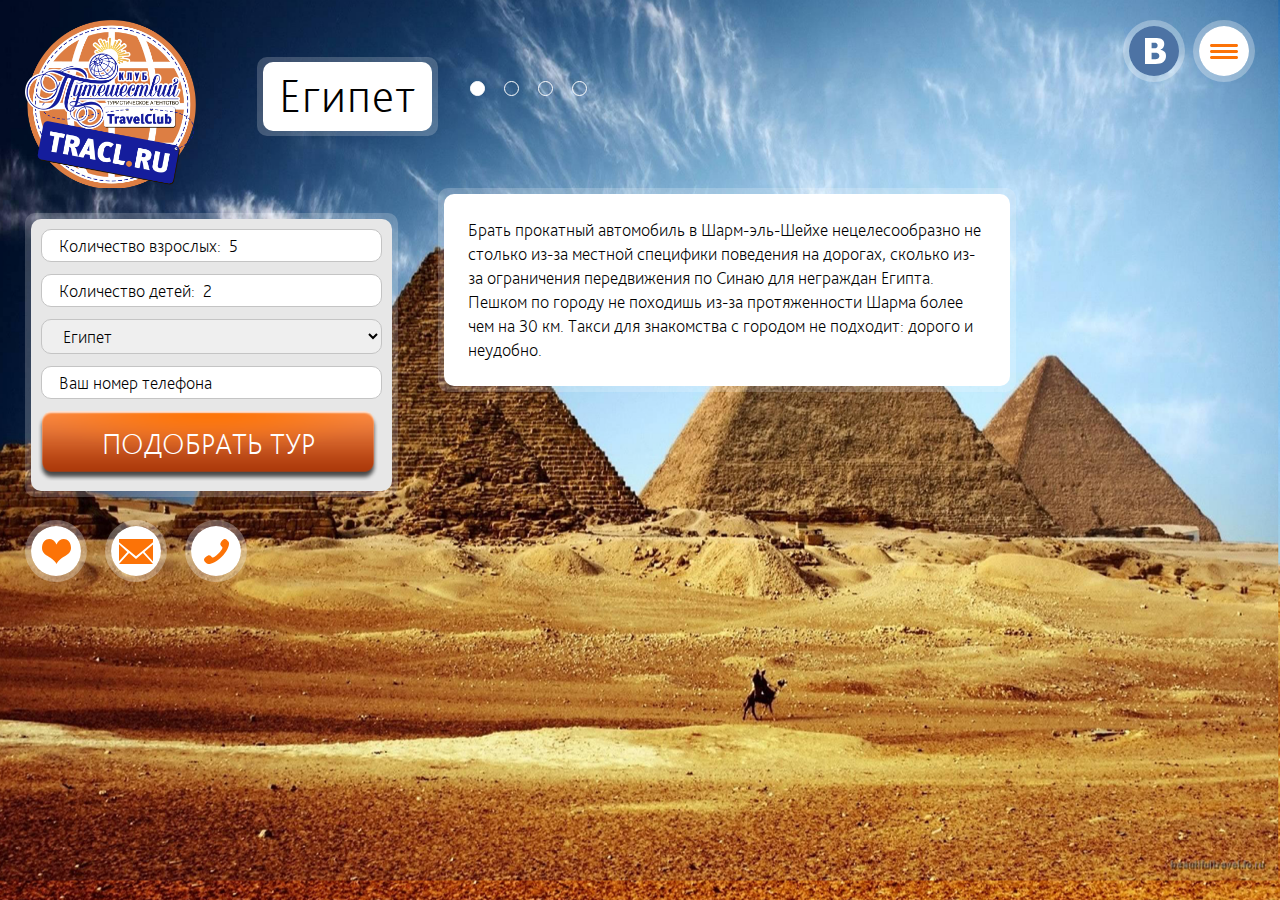
==== country-egypt.html @ c50f887d "files" ====
<!DOCTYPE html> 
<html lang="ru" class="inner-page country-page">
<head>

	<meta charset="utf-8">
	<meta http-equiv="X-UA-Compatible" content="IE=edge">
	<meta name="viewport" content="width=device-width, initial-scale=1.0">
	<meta name="format-detection" content="telephone=no">

	<title>Египет — Клуб путешествий</title>

	<link rel="shortcut icon" href="favicon.png">
	
	<!-- Reset styles -->
	<link rel="stylesheet" href="css/normalize.css"> 
	<link rel="stylesheet" href="css/reset.css">

	<!-- Plugins' styles -->
	<link rel="stylesheet" href="js/vendor/swiper/swiper.min.css">
	<link rel="stylesheet" href="js/vendor/magnific-popup/magnific-popup.min.css">

    <link rel="stylesheet" href="css/animations.css">

	<!-- Main styles -->
	<link rel="stylesheet" href="template_styles.css">

	<!--[if lt IE 10]><script src="js/IE9.js"></script><![endif]-->
	
	<!-- Scripts -->
	<script src="js/modernizr.custom.js"></script>
	<script src="js/jquery-1.11.3.min.js"></script>
	<script src="js/fastclick.min.js"></script>
	<script src="js/vendor/jquery-placeholder/jquery.placeholder.min.js"></script>
	<script src="js/vendor/jquery-maskedinput/jquery.maskedinput.min.js"></script>
	<script src="js/vendor/swiper/swiper.jquery.min.js"></script>
	<script src="js/vendor/magnific-popup/jquery.magnific-popup.min.js"></script>
	<script src="js/vendor/select-or-die/selectordie.min.js"></script>
	<script src="js/vendor/jquery-validation/jquery.validate.min.js"></script>
	<script src="js/vendor/jquery-validation/localization/messages_ru.js"></script>
	<script src="js/scripts.js"></script>
</head>

<body>

	<div class="l-page">

        <div class="pop-up-menu pop-up-modal" id="pop-up-menu">
            <div class="grid-container">

                <div class="grid">
                    <div class="anim"></div>
                </div>

            </div>
            <!-- /.grid-container -->

            <div class="window">

                <div class="close mfp-close"></div>
                <div class="logo"></div>
                <div class="tel">т. +7 (8182) 53-33-03</div>
                <span>адрес: г.Архангельск, ул. Карла-Маркса, д. 20а</span>

            </div>
        </div>
        <!-- /.pop-up-menu -->

        <div class="pop-up-phone pop-up-modal" id="pop-up-phone">
            <div class="grid-container">

                <div class="grid">
                    <div class="anim"></div>
                </div>

            </div>
            <!-- /.grid-container -->

            <div class="window">
                <div class="close mfp-close"></div>
                <div class="logo"></div>
                <span>Введите Ваш номер и нажмите заказать! С вами свяжутся в ближайшее время.</span>

                <form>
                    <label>
                        <input type="tel" placeholder="+7">
                    </label>
                    <input type="submit" class="btn-orange" value="Заказать звонок">
                </form>

            </div>
        </div>

        <div class="pop-up-mail pop-up-modal" id="pop-up-mail">
            <div class="grid-container">

                <div class="grid">
                    <div class="anim"></div>
                </div>

            </div>
            <!-- /.grid-container -->

            <div class="window">
                <div class="close mfp-close"></div>

                <form>
                    <label>
                        <input type="text" placeholder="Представьтесь, пожалуйста">
                    </label>
                    <label>
                        <input type="text" placeholder="* Введите Ваш e-mail">
                    </label>
                    <label>
                        <textarea placeholder="* Введите Ваше сообщение"></textarea>
                    </label>
                    <input type="submit" class="btn-orange" value="Отправить сообщение">
                </form>

            </div>
        </div>

		<header class="b-header">

			<div class="b-header__left">

				<a class="b-logo" href="/"></a>

				<div class="b-header__info b-header__info--home">

					<div class="b-header__phone">
						+7 (8182) 53-33-03
					</div>

					<div class="b-header__location">
						адрес: г. Архангельск, <br>
						ул. Карла-Маркса, д. 20а
					</div>

				</div>

                <div class="b-page-title shadow-block">
                    <div class="b-page-title-inner shadow-block-inner">
                        <div class="b-page-title-inner-content shadow-block-inner-content">
                            <h1>Египет</h1>
                        </div>
                    </div>
                </div>
				
			</div><!-- .b-header__left -->



            <div class="swiper-pagination"></div>

			<div class="b-header__right">

				<ul class="b-btn-list">

					<li class="b-btn-list__item">
						<a class="b-btn-round b-btn-round--menu open-popup-link" href="#pop-up-menu" title="Контакты"></a>
					</li>
					<li class="b-btn-list__item">
						<a class="b-btn-round b-btn-round--vk" href="#" title="Группа ВКонтакте"></a>
					</li>
					
				</ul>

			</div>
			
		</header><!-- .b-header -->

		<main class="l-main">
            <aside class="l-main-sidebar">
                <div class="filter-tour club-form shadow-block">
                    <div class="filter-tour-inner shadow-block-inner">
                        <div class="filter-tour-inner-content shadow-block-inner-content">
                            <label>
                                <input type="text" placeholder="Количество взрослых:  5">
                            </label>
                            <label>
                                <input type="text" placeholder="Количество детей:  2">
                            </label>
                            <label>
                                <select>
                                    <option>Египет</option>
                                    <option>Турция</option>
                                    <option>Греция</option>
                                </select>
                            </label>
                            <label>
                                <input type="text" placeholder="Ваш номер телефона"></label>

                            <div class="btn-orange filter-tour-btn">Подобрать тур</div>
                        </div>
                    </div>
                </div>
                <ul class="b-btn-list">

                    <li class="b-btn-list__item">
                        <a class="b-btn-round b-btn-round--heart" href="#" title=""></a>
                    </li>
                    <li class="b-btn-list__item">
                        <a class="b-btn-round b-btn-round--mail open-popup-link" href="#pop-up-mail" title=""></a>
                    </li>
                    <li class="b-btn-list__item">
                        <a class="b-btn-round b-btn-round--phone open-popup-link" href="#pop-up-phone" title="Включить звук"></a>
                    </li>

                </ul>
            </aside>
            <div class="l-main-content">
                <div class="country-text shadow-block">
                    <div class="country-text-inner shadow-block-inner">
                        <div class="country-text-inner-content shadow-block-inner-content">
                        Брать прокатный автомобиль в Шарм-эль-Шейхе нецелесообразно не столько из-за местной специфики
                        поведения на дорогах, сколько из-за ограничения передвижения по Синаю для неграждан Египта.
                        Пешком по городу не походишь из-за протяженности Шарма более чем на 30 км. Такси для знакомства
                        с городом не подходит: дорого и неудобно.
                        </div>
                    </div>
                </div>
                <a href="country-greece.html" class="country-change country-change-prev"></a>
                <a href="country-turkey.html" class="country-change country-change-next"></a>
            </div>
		</main><!-- .l-main -->

	</div><!-- .l-page -->

    <!-- Swiper -->
    <div class="swiper-container">
        <div class="swiper-wrapper">
            <div class="swiper-slide"><img src="img/egypt.png"></div>
            <div class="swiper-slide"><img src="img/egypt.png"></div>
            <div class="swiper-slide"><img src="img/egypt.png"></div>
            <div class="swiper-slide"><img src="img/egypt.png"></div>
        </div>
    </div>
</body>

</html>
---- css/animations.css ----
/*
==============================================
CSS3 ANIMATION CHEAT SHEET
==============================================

Made by Justin Aguilar

www.justinaguilar.com/animations/

Questions, comments, concerns, love letters:
justin@justinaguilar.com
==============================================
*/

.transform {
 -moz-animation-name: transform;
 -moz-animation-duration: 0.5s;
 -webkit-animation-name: transform;
 -webkit-animation-duration: 0.5s;
 -ms-animation-name: transform;
 -ms-animation-duration: 0.5s;

 -moz-animation-timing-function: linear;
 -moz-animation-iteration-count: 1;
 -moz-animation-direction: normal;
 -moz-animation-delay: 0;
 -moz-animation-play-state: running;
 -moz-animation-fill-mode: forwards;

 -webkit-animation-timing-function: linear;
 -webkit-animation-iteration-count: 1;
 -webkit-animation-direction: normal;
 -webkit-animation-delay: 0;
 -webkit-animation-play-state: running;
 -webkit-animation-fill-mode: forwards;

 -ms-animation-timing-function: linear;
 -ms-animation-iteration-count: 1;
 -ms-animation-direction: normal;
 -ms-animation-delay: 0;
 -ms-animation-play-state: running;
 -ms-animation-fill-mode: forwards;

}

@-webkit-keyframes transform {
    0% {
      -moz-transform:translateY(200px);
      -webkit-transform:translateY(200px);
      -ms-transform:translateY(200px);
      transform:translateY(200px);
      opacity:0;
    }


    100% {
      -moz-transform:translateY(0px);
      -webkit-transform:translateY(0px);
      -ms-transform:translateY(0px);
      transform:translateY(0px);
      opacity:1;
    }
}

@keyframes transform {
    0% {

      -ms-transform:translateY(200px);
      transform:translateY(200px);
      opacity:0;
    }


    100% {

      -ms-transform:translateY(0px);
      transform:translateY(0px);
      opacity:1;
    }
}

@-o-keyframes transform {
    0% {

      transform:translateY(200px);
      opacity:0;
    }


    100% {

      transform:translateY(0px);
      opacity:1;
    }
}

.rotate {
    -webkit-animation-name: spinner;
    -webkit-animation-timing-function: linear;
    -webkit-animation-iteration-count: 1;
    -webkit-animation-duration: 0.5s;
    animation-name: spinner;
    animation-timing-function: linear;
    animation-iteration-count: 1;
    animation-duration: 0.5s;
    -webkit-transform-style: preserve-3d;
    -moz-transform-style: preserve-3d;
    -ms-transform-style: preserve-3d;
    transform-style: preserve-3d;
}

@-webkit-keyframes spinner {
    from {
        -webkit-transform: rotateX(0deg);
    }
    to {
        -webkit-transform: rotateX(-360deg);
    }
}


@keyframes spinner {
    from {
        -moz-transform: rotateX(0deg);
        -ms-transform: rotateX(0deg);
        transform: rotateX(0deg);
    }
    to {
        -moz-transform: rotateX(-360deg);
        -ms-transform: rotateX(-360deg);
        transform: rotateX(-360deg);
    }
}

/*
==============================================
slideDown
==============================================
*/


.slideDown{
	animation-name: slideDown;
	-webkit-animation-name: slideDown;

	animation-duration: 1s;
	-webkit-animation-duration: 1s;

	animation-timing-function: ease;
	-webkit-animation-timing-function: ease;

	visibility: visible !important;
}

@keyframes slideDown {
	0% {
		transform: translateY(-100%);
	}
	50%{
		transform: translateY(8%);
	}
	65%{
		transform: translateY(-4%);
	}
	80%{
		transform: translateY(4%);
	}
	95%{
		transform: translateY(-2%);
	}
	100% {
		transform: translateY(0%);
	}
}

@-webkit-keyframes slideDown {
	0% {
		-webkit-transform: translateY(-100%);
	}
	50%{
		-webkit-transform: translateY(8%);
	}
	65%{
		-webkit-transform: translateY(-4%);
	}
	80%{
		-webkit-transform: translateY(4%);
	}
	95%{
		-webkit-transform: translateY(-2%);
	}
	100% {
		-webkit-transform: translateY(0%);
	}
}

/*
==============================================
slideUp
==============================================
*/


.slideUp{
	animation-name: slideUp;
	-webkit-animation-name: slideUp;

	animation-duration: 1s;
	-webkit-animation-duration: 1s;

	animation-timing-function: ease;
	-webkit-animation-timing-function: ease;

	visibility: visible !important;
}

@keyframes slideUp {
	0% {
		transform: translateY(100%);
	}
	/*50%{
		transform: translateY(-80%);
	}
	65%{
		transform: translateY(4%);
	}
	80%{
		transform: translateY(-4%);
	}
	95%{
		transform: translateY(2%);
	}*/
	100% {
		transform: translateY(0%);
	}
}

@-webkit-keyframes slideUp {
	0% {
		-webkit-transform: translateY(100%);
	}
	/*50%{
		-webkit-transform: translateY(-8%);
	}
	65%{
		-webkit-transform: translateY(4%);
	}
	80%{
		-webkit-transform: translateY(-4%);
	}
	95%{
		-webkit-transform: translateY(2%);
	}*/
	100% {
		-webkit-transform: translateY(0%);
	}
}

/*
==============================================
slideLeft
==============================================
*/


.slideLeft{
	animation-name: slideLeft;
	-webkit-animation-name: slideLeft;

	animation-duration: 1s;
	-webkit-animation-duration: 1s;

	animation-timing-function: ease-in-out;
	-webkit-animation-timing-function: ease-in-out;

	visibility: visible !important;
}

@keyframes slideLeft {
	0% {
		transform: translateX(150%);
	}
	/*50%{
		transform: translateX(-8%);
	}
	65%{
		transform: translateX(4%);
	}
	80%{
		transform: translateX(-4%);
	}
	95%{
		transform: translateX(2%);
	}*/
	100% {
		transform: translateX(0%);
	}
}

@-webkit-keyframes slideLeft {
	0% {
		-webkit-transform: translateX(150%);
	}
	/*50%{
		-webkit-transform: translateX(-8%);
	}
	65%{
		-webkit-transform: translateX(4%);
	}
	80%{
		-webkit-transform: translateX(-4%);
	}
	95%{
		-webkit-transform: translateX(2%);
	}*/
	100% {
		-webkit-transform: translateX(0%);
	}
}

/*
==============================================
slideRight
==============================================
*/


.slideRight{
	animation-name: slideRight;
	-webkit-animation-name: slideRight;

	animation-duration: 1s;
	-webkit-animation-duration: 1s;

	animation-timing-function: ease-in-out;
	-webkit-animation-timing-function: ease-in-out;

	visibility: visible !important;
}

@keyframes slideRight {
	0% {
		transform: translateX(-150%);
	}
	/*50%{
		transform: translateX(8%);
	}
	65%{
		transform: translateX(-4%);
	}
	80%{
		transform: translateX(4%);
	}
	95%{
		transform: translateX(-2%);
	}*/
	100% {
		transform: translateX(0%);
	}
}

@-webkit-keyframes slideRight {
	0% {
		-webkit-transform: translateX(-150%);
	}
	/*50%{
		-webkit-transform: translateX(8%);
	}
	65%{
		-webkit-transform: translateX(-4%);
	}
	80%{
		-webkit-transform: translateX(4%);
	}
	95%{
		-webkit-transform: translateX(-2%);
	}*/
	100% {
		-webkit-transform: translateX(0%);
	}
}

/*
==============================================
slideExpandUp
==============================================
*/


.slideExpandUp{
	animation-name: slideExpandUp;
	-webkit-animation-name: slideExpandUp;

	animation-duration: 1.6s;
	-webkit-animation-duration: 1.6s;

	animation-timing-function: ease-out;
	-webkit-animation-timing-function: ease -out;

	visibility: visible !important;
}

@keyframes slideExpandUp {
	0% {
		transform: translateY(100%) scaleX(0.5);
	}
	30%{
		transform: translateY(-8%) scaleX(0.5);
	}
	40%{
		transform: translateY(2%) scaleX(0.5);
	}
	50%{
		transform: translateY(0%) scaleX(1.1);
	}
	60%{
		transform: translateY(0%) scaleX(0.9);
	}
	70% {
		transform: translateY(0%) scaleX(1.05);
	}
	80%{
		transform: translateY(0%) scaleX(0.95);
	}
	90% {
		transform: translateY(0%) scaleX(1.02);
	}
	100%{
		transform: translateY(0%) scaleX(1);
	}
}

@-webkit-keyframes slideExpandUp {
	0% {
		-webkit-transform: translateY(100%) scaleX(0.5);
	}
	30%{
		-webkit-transform: translateY(-8%) scaleX(0.5);
	}
	40%{
		-webkit-transform: translateY(2%) scaleX(0.5);
	}
	50%{
		-webkit-transform: translateY(0%) scaleX(1.1);
	}
	60%{
		-webkit-transform: translateY(0%) scaleX(0.9);
	}
	70% {
		-webkit-transform: translateY(0%) scaleX(1.05);
	}
	80%{
		-webkit-transform: translateY(0%) scaleX(0.95);
	}
	90% {
		-webkit-transform: translateY(0%) scaleX(1.02);
	}
	100%{
		-webkit-transform: translateY(0%) scaleX(1);
	}
}

/*
==============================================
expandUp
==============================================
*/


.expandUp{
	animation-name: expandUp;
	-webkit-animation-name: expandUp;

	animation-duration: 0.7s;
	-webkit-animation-duration: 0.7s;

	animation-timing-function: ease;
	-webkit-animation-timing-function: ease;

	visibility: visible !important;
}

@keyframes expandUp {
	0% {
		transform: translateY(100%) scale(0.6) scaleY(0.5);
	}
	60%{
		transform: translateY(-7%) scaleY(1.12);
	}
	75%{
		transform: translateY(3%);
	}
	100% {
		transform: translateY(0%) scale(1) scaleY(1);
	}
}

@-webkit-keyframes expandUp {
	0% {
		-webkit-transform: translateY(100%) scale(0.6) scaleY(0.5);
	}
	60%{
		-webkit-transform: translateY(-7%) scaleY(1.12);
	}
	75%{
		-webkit-transform: translateY(3%);
	}
	100% {
		-webkit-transform: translateY(0%) scale(1) scaleY(1);
	}
}

/*
==============================================
fadeIn
==============================================
*/

.fadeIn{
	animation-name: fadeIn;
	-webkit-animation-name: fadeIn;

	animation-duration: 1.5s;
	-webkit-animation-duration: 1.5s;

	animation-timing-function: ease-in-out;
	-webkit-animation-timing-function: ease-in-out;

	visibility: visible !important;
}

@keyframes fadeIn {
	0% {
		transform: scale(0);
		opacity: 0.0;
	}
	60% {
		transform: scale(1.1);
	}
	80% {
		transform: scale(0.9);
		opacity: 1;
	}
	100% {
		transform: scale(1);
		opacity: 1;
	}
}

@-webkit-keyframes fadeIn {
	0% {
		-webkit-transform: scale(0);
		opacity: 0.0;
	}
	60% {
		-webkit-transform: scale(1.1);
	}
	80% {
		-webkit-transform: scale(0.9);
		opacity: 1;
	}
	100% {
		-webkit-transform: scale(1);
		opacity: 1;
	}
}

/*
==============================================
expandOpen
==============================================
*/


.expandOpen{
	animation-name: expandOpen;
	-webkit-animation-name: expandOpen;

	animation-duration: 1.2s;
	-webkit-animation-duration: 1.2s;

	animation-timing-function: ease-out;
	-webkit-animation-timing-function: ease-out;

	visibility: visible !important;
}

@keyframes expandOpen {
	0% {
		transform: scale(1.8);
	}
	50% {
		transform: scale(0.95);
	}
	80% {
		transform: scale(1.05);
	}
	90% {
		transform: scale(0.98);
	}
	100% {
		transform: scale(1);
	}
}

@-webkit-keyframes expandOpen {
	0% {
		-webkit-transform: scale(1.8);
	}
	50% {
		-webkit-transform: scale(0.95);
	}
	80% {
		-webkit-transform: scale(1.05);
	}
	90% {
		-webkit-transform: scale(0.98);
	}
	100% {
		-webkit-transform: scale(1);
	}
}

/*
==============================================
bigEntrance
==============================================
*/


.bigEntrance{
	animation-name: bigEntrance;
	-webkit-animation-name: bigEntrance;

	animation-duration: 1.6s;
	-webkit-animation-duration: 1.6s;

	animation-timing-function: ease-out;
	-webkit-animation-timing-function: ease-out;

	visibility: visible !important;
}

@keyframes bigEntrance {
	0% {
		transform: scale(0.3) rotate(6deg) translateX(-30%) translateY(30%);
		opacity: 0.2;
	}
	30% {
		transform: scale(1.03) rotate(-2deg) translateX(2%) translateY(-2%);
		opacity: 1;
	}
	45% {
		transform: scale(0.98) rotate(1deg) translateX(0%) translateY(0%);
		opacity: 1;
	}
	60% {
		transform: scale(1.01) rotate(-1deg) translateX(0%) translateY(0%);
		opacity: 1;
	}
	75% {
		transform: scale(0.99) rotate(1deg) translateX(0%) translateY(0%);
		opacity: 1;
	}
	90% {
		transform: scale(1.01) rotate(0deg) translateX(0%) translateY(0%);
		opacity: 1;
	}
	100% {
		transform: scale(1) rotate(0deg) translateX(0%) translateY(0%);
		opacity: 1;
	}
}

@-webkit-keyframes bigEntrance {
	0% {
		-webkit-transform: scale(0.3) rotate(6deg) translateX(-30%) translateY(30%);
		opacity: 0.2;
	}
	30% {
		-webkit-transform: scale(1.03) rotate(-2deg) translateX(2%) translateY(-2%);
		opacity: 1;
	}
	45% {
		-webkit-transform: scale(0.98) rotate(1deg) translateX(0%) translateY(0%);
		opacity: 1;
	}
	60% {
		-webkit-transform: scale(1.01) rotate(-1deg) translateX(0%) translateY(0%);
		opacity: 1;
	}
	75% {
		-webkit-transform: scale(0.99) rotate(1deg) translateX(0%) translateY(0%);
		opacity: 1;
	}
	90% {
		-webkit-transform: scale(1.01) rotate(0deg) translateX(0%) translateY(0%);
		opacity: 1;
	}
	100% {
		-webkit-transform: scale(1) rotate(0deg) translateX(0%) translateY(0%);
		opacity: 1;
	}
}

/*
==============================================
hatch
==============================================
*/

.hatch{
	animation-name: hatch;
	-webkit-animation-name: hatch;

	animation-duration: 2s;
	-webkit-animation-duration: 2s;

	animation-timing-function: ease-in-out;
	-webkit-animation-timing-function: ease-in-out;

	transform-origin: 50% 100%;
	-ms-transform-origin: 50% 100%;
	-webkit-transform-origin: 50% 100%;

	visibility: visible !important;
}

@keyframes hatch {
	0% {
		transform: rotate(0deg) scaleY(0.6);
	}
	20% {
		transform: rotate(-2deg) scaleY(1.05);
	}
	35% {
		transform: rotate(2deg) scaleY(1);
	}
	50% {
		transform: rotate(-2deg);
	}
	65% {
		transform: rotate(1deg);
	}
	80% {
		transform: rotate(-1deg);
	}
	100% {
		transform: rotate(0deg);
	}
}

@-webkit-keyframes hatch {
	0% {
		-webkit-transform: rotate(0deg) scaleY(0.6);
	}
	20% {
		-webkit-transform: rotate(-2deg) scaleY(1.05);
	}
	35% {
		-webkit-transform: rotate(2deg) scaleY(1);
	}
	50% {
		-webkit-transform: rotate(-2deg);
	}
	65% {
		-webkit-transform: rotate(1deg);
	}
	80% {
		-webkit-transform: rotate(-1deg);
	}
	100% {
		-webkit-transform: rotate(0deg);
	}
}


/*
==============================================
bounce
==============================================
*/


.bounce{
	animation-name: bounce;
	-webkit-animation-name: bounce;

	animation-duration: 1.6s;
	-webkit-animation-duration: 1.6s;

	animation-timing-function: ease;
	-webkit-animation-timing-function: ease;

	transform-origin: 50% 100%;
	-ms-transform-origin: 50% 100%;
	-webkit-transform-origin: 50% 100%;
}

@keyframes bounce {
	0% {
		transform: translateY(0%) scaleY(0.6);
	}
	60%{
		transform: translateY(-100%) scaleY(1.1);
	}
	70%{
		transform: translateY(0%) scaleY(0.95) scaleX(1.05);
	}
	80%{
		transform: translateY(0%) scaleY(1.05) scaleX(1);
	}
	90%{
		transform: translateY(0%) scaleY(0.95) scaleX(1);
	}
	100%{
		transform: translateY(0%) scaleY(1) scaleX(1);
	}
}

@-webkit-keyframes bounce {
	0% {
		-webkit-transform: translateY(0%) scaleY(0.6);
	}
	60%{
		-webkit-transform: translateY(-100%) scaleY(1.1);
	}
	70%{
		-webkit-transform: translateY(0%) scaleY(0.95) scaleX(1.05);
	}
	80%{
		-webkit-transform: translateY(0%) scaleY(1.05) scaleX(1);
	}
	90%{
		-webkit-transform: translateY(0%) scaleY(0.95) scaleX(1);
	}
	100%{
		-webkit-transform: translateY(0%) scaleY(1) scaleX(1);
	}
}


/*
==============================================
pulse
==============================================
*/

.pulse{
	animation-name: pulse;
	-webkit-animation-name: pulse;

	animation-duration: 1.5s;
	-webkit-animation-duration: 1.5s;

	animation-iteration-count: infinite;
	-webkit-animation-iteration-count: infinite;
}

@keyframes pulse {
	0% {
		transform: scale(0.9);
		opacity: 0.7;
	}
	50% {
		transform: scale(1);
		opacity: 1;
	}
	100% {
		transform: scale(0.9);
		opacity: 0.7;
	}
}

@-webkit-keyframes pulse {
	0% {
		-webkit-transform: scale(0.95);
		opacity: 0.7;
	}
	50% {
		-webkit-transform: scale(1);
		opacity: 1;
	}
	100% {
		-webkit-transform: scale(0.95);
		opacity: 0.7;
	}
}

/*
==============================================
floating
==============================================
*/

.floating{
	animation-name: floating;
	-webkit-animation-name: floating;

	animation-duration: 1.5s;
	-webkit-animation-duration: 1.5s;

	animation-iteration-count: infinite;
	-webkit-animation-iteration-count: infinite;
}

@keyframes floating {
	0% {
		transform: translateY(0%);
	}
	50% {
		transform: translateY(8%);
	}
	100% {
		transform: translateY(0%);
	}
}

@-webkit-keyframes floating {
	0% {
		-webkit-transform: translateY(0%);
	}
	50% {
		-webkit-transform: translateY(8%);
	}
	100% {
		-webkit-transform: translateY(0%);
	}
}

/*
==============================================
tossing
==============================================
*/

.tossing{
	animation-name: tossing;
	-webkit-animation-name: tossing;

	animation-duration: 2.5s;
	-webkit-animation-duration: 2.5s;

	animation-iteration-count: 1;
	-webkit-animation-iteration-count: 1;
}

@keyframes tossing {
	0% {
		transform: rotate(-2deg);
	}
	35% {
		transform: rotate(2deg);
	}
	70% {
		transform: rotate(-2deg);
	}
	100% {
        transform: rotate(0deg);
    }

}

@-webkit-keyframes tossing {
	0% {
        transform: rotate(-1deg);
    }
    35% {
        transform: rotate(1deg);
    }
    70% {
        transform: rotate(-1deg);
    }
    100% {
        transform: rotate(0deg);
    }
}

/*
==============================================
pullUp
==============================================
*/

.pullUp{
	animation-name: pullUp;
	-webkit-animation-name: pullUp;

	animation-duration: 1.1s;
	-webkit-animation-duration: 1.1s;

	animation-timing-function: ease-out;
	-webkit-animation-timing-function: ease-out;

	transform-origin: 50% 100%;
	-ms-transform-origin: 50% 100%;
	-webkit-transform-origin: 50% 100%;
}

@keyframes pullUp {
	0% {
		transform: scaleY(0.1);
	}
	40% {
		transform: scaleY(1.02);
	}
	60% {
		transform: scaleY(0.98);
	}
	80% {
		transform: scaleY(1.01);
	}
	100% {
		transform: scaleY(0.98);
	}
	80% {
		transform: scaleY(1.01);
	}
	100% {
		transform: scaleY(1);
	}
}

@-webkit-keyframes pullUp {
	0% {
		-webkit-transform: scaleY(0.1);
	}
	40% {
		-webkit-transform: scaleY(1.02);
	}
	60% {
		-webkit-transform: scaleY(0.98);
	}
	80% {
		-webkit-transform: scaleY(1.01);
	}
	100% {
		-webkit-transform: scaleY(0.98);
	}
	80% {
		-webkit-transform: scaleY(1.01);
	}
	100% {
		-webkit-transform: scaleY(1);
	}
}

/*
==============================================
pullDown
==============================================
*/

.pullDown{
	animation-name: pullDown;
	-webkit-animation-name: pullDown;

	animation-duration: 1.1s;
	-webkit-animation-duration: 1.1s;

	animation-timing-function: ease-out;
	-webkit-animation-timing-function: ease-out;

	transform-origin: 50% 0%;
	-ms-transform-origin: 50% 0%;
	-webkit-transform-origin: 50% 0%;
	perspective: 500px;
      transform-style: preserve-3d;
}

@keyframes pullDown {
	0% {
		transform: scaleY(0.1);
	}
	40% {
		transform: scaleY(1.02);
	}
	60% {
		transform: scaleY(0.98);
	}
	80% {
		transform: scaleY(1.01);
	}
	100% {
		transform: scaleY(0.98);
	}
	80% {
		transform: scaleY(1.01);
	}
	100% {
		transform: scaleY(1);
	}
}

@-webkit-keyframes pullDown {
	0% {
		-webkit-transform: scaleY(0.1);
	}
	40% {
		-webkit-transform: scaleY(1.02);
	}
	60% {
		-webkit-transform: scaleY(0.98);
	}
	80% {
		-webkit-transform: scaleY(1.01);
	}
	100% {
		-webkit-transform: scaleY(0.98);
	}
	80% {
		-webkit-transform: scaleY(1.01);
	}
	100% {
		-webkit-transform: scaleY(1);
	}
}

/*
==============================================
stretchLeft
==============================================
*/

.stretchLeft{
	animation-name: stretchLeft;
	-webkit-animation-name: stretchLeft;

	animation-duration: 1.5s;
	-webkit-animation-duration: 1.5s;

	animation-timing-function: ease-out;
	-webkit-animation-timing-function: ease-out;

	transform-origin: 100% 0%;
	-ms-transform-origin: 100% 0%;
	-webkit-transform-origin: 100% 0%;
}

@keyframes stretchLeft {
	0% {
		transform: scaleX(0.3);
	}
	40% {
		transform: scaleX(1.02);
	}
	60% {
		transform: scaleX(0.98);
	}
	80% {
		transform: scaleX(1.01);
	}
	100% {
		transform: scaleX(0.98);
	}
	80% {
		transform: scaleX(1.01);
	}
	100% {
		transform: scaleX(1);
	}
}

@-webkit-keyframes stretchLeft {
	0% {
		-webkit-transform: scaleX(0.3);
	}
	40% {
		-webkit-transform: scaleX(1.02);
	}
	60% {
		-webkit-transform: scaleX(0.98);
	}
	80% {
		-webkit-transform: scaleX(1.01);
	}
	100% {
		-webkit-transform: scaleX(0.98);
	}
	80% {
		-webkit-transform: scaleX(1.01);
	}
	100% {
		-webkit-transform: scaleX(1);
	}
}

/*
==============================================
stretchRight
==============================================
*/

.stretchRight{
	animation-name: stretchRight;
	-webkit-animation-name: stretchRight;

	animation-duration: 1.5s;
	-webkit-animation-duration: 1.5s;

	animation-timing-function: ease-out;
	-webkit-animation-timing-function: ease-out;

	transform-origin: 0% 0%;
	-ms-transform-origin: 0% 0%;
	-webkit-transform-origin: 0% 0%;
}

@keyframes stretchRight {
	0% {
		transform: scaleX(0.3);
	}
	40% {
		transform: scaleX(1.02);
	}
	60% {
		transform: scaleX(0.98);
	}
	80% {
		transform: scaleX(1.01);
	}
	100% {
		transform: scaleX(0.98);
	}
	80% {
		transform: scaleX(1.01);
	}
	100% {
		transform: scaleX(1);
	}
}

@-webkit-keyframes stretchRight {
	0% {
		-webkit-transform: scaleX(0.3);
	}
	40% {
		-webkit-transform: scaleX(1.02);
	}
	60% {
		-webkit-transform: scaleX(0.98);
	}
	80% {
		-webkit-transform: scaleX(1.01);
	}
	100% {
		-webkit-transform: scaleX(0.98);
	}
	80% {
		-webkit-transform: scaleX(1.01);
	}
	100% {
		-webkit-transform: scaleX(1);
	}
}
---- template_styles.css ----
@font-face {
  font-family: 'BlissPro';
  src: url('fonts/BlissPro.eot');
  src: url('fonts/BlissPro.eot?#iefix') format('embedded-opentype'), url('fonts/BlissPro.woff') format('woff'), url('fonts/BlissPro.ttf') format('truetype');
  font-weight: normal;
  font-style: normal;
}
@font-face {
  font-family: 'BlissPro Bold';
  src: url('fonts/BlissProBold.eot');
  src: url('fonts/BlissProBold.eot?#iefix') format('embedded-opentype'), url('fonts/BlissProBold.woff') format('woff'), url('fonts/BlissProBold.ttf') format('truetype');
  font-weight: normal;
  font-style: normal;
}
@font-face {
  font-family: 'BlissPro Extra light';
  src: url('fonts/BlissProExtralight.eot');
  src: url('fonts/BlissProExtralight.eot?#iefix') format('embedded-opentype'), url('fonts/BlissProExtralight.woff') format('woff'), url('fonts/BlissProExtralight.ttf') format('truetype');
  font-weight: normal;
  font-style: normal;
}
@font-face {
  font-family: 'AA Bebas Neue';
  src: url('fonts/aa-bebasneue-webfont.eot');
  src: url('fonts/aa-bebasneue-webfont.eot?#iefix') format('embedded-opentype'), url('fonts/aa-bebasneue-webfont.woff') format('woff'), url('fonts/aa-bebasneue-webfont.ttf') format('truetype');
  font-weight: normal;
  font-style: normal;
}
@font-face {
  font-family: 'Cuprum';
  src: url('fonts/cuprum-webfont.eot');
  src: url('fonts/cuprum-webfont.eot?#iefix') format('embedded-opentype'), url('fonts/cuprum-webfont.woff') format('woff'), url('fonts/cuprum-webfont.ttf') format('truetype');
  font-weight: normal;
  font-style: normal;
}
@font-face {
  font-family: 'OpenSansCondensedLight';
  src: url('fonts/OpenSansCondensedLight.eot');
  src: url('fonts/OpenSansCondensedLight.eot?#iefix') format('embedded-opentype'), url('fonts/OpenSansCondensedLight.woff') format('woff'), url('fonts/OpenSansCondensedLight.ttf') format('truetype'), url('fonts/OpenSansCondensedLight.svg#OpenSansCondensedLight') format('svg');
  font-style: normal;
  font-weight: normal;
}
html {
  -ms-overflow-style: scrollbar;
  height: 100%;
}
html.inner-page {
  height: auto;
  min-height: 100%;
}
@media all and (min-width: 979px) {
  html.country-page {
    height: 100%;
  }
}
body {
  min-width: 320px;
  background: #fff;
  font: 18px/24px 'BlissPro Extra light', Arial, sans-serif;
  color: #4a4a4a;
  position: relative;
  z-index: 1;
  height: 100%;
  background: url("media/yes-cover.jpg") no-repeat center center;
  /*-webkit-background-size: cover;
  -moz-background-size: cover;
  -o-background-size: cover;
  background-size: cover;*/
  background-position: 50% 50%;
}
body.page-no {
  background-image: url("media/no-cover.jpg");
  background-size: cover;
}
@media all and (min-width: 481px) {
  body.page-no .b-btn-round {
    background-color: transparent;
    border: 1px solid #ffffff;
  }
}
@media all and (min-width: 481px) {
  body.page-no .b-btn-round--menu {
    background-image: url('img/ico/menu-white.svg');
  }
}
body.page-no .b-btn-round--sound {
  background-image: url('img/ico/sound-white.svg');
}
body.page-no .b-btn-round--sound:before {
  background: #fff;
}
body.page-no .b-btn-round--sound:after {
  background: #fff;
}
@media all and (max-width: 480px) {
  body.page-no {
    background: url("img/no-cover-mobile.png") no-repeat top center;
    background-size: cover;
  }
  body.page-no .b-header__info {
    color: #232323;
    text-shadow: none;
  }
}
@media all and (max-width: 480px) {
  body {
    background-position-x: right;
  }
  body .b-bg-media {
    display: none;
  }
  body #cesiumContainer {
    display: none;
  }
}
.styled-select {
  height: 34px;
  overflow: hidden;
  background: url('img/select-arrow.png') no-repeat right #ffffff;
  z-index: 3;
  border-radius: 10px;
  margin-bottom: 12px;
  border: 1px solid #C4C4C4;
}
.styled-select select {
  background: transparent;
  width: 268px;
  padding: 5px;
  font-size: 16px;
  line-height: 1;
  border: 0;
  border-radius: 0;
  height: 34px;
  appearance: none;
  -webkit-appearance: none;
  -moz-appearance: none;
  border: none !important;
}
.shadow-block {
  position: relative;
}
.shadow-block-inner {
  padding: 6px;
  background: rgba(255, 255, 255, 0.2);
  border-radius: 10px;
}
.shadow-block-inner-content {
  background: #fff;
  border-radius: 10px;
}
.l-page {
  max-width: 1920px;
  margin: 0 auto;
  padding: 0 25px;
}
@media all and (max-width: 979px) {
  .l-page {
    padding: 0 7px;
  }
}
.l-main {
  clear: both;
  overflow: hidden;
}
.l-main-sidebar {
  width: 390px;
  min-height: 200px;
  float: left;
  margin-right: 28px;
  position: relative;
  z-index: 2;
}
@media all and (max-width: 799px) {
  .l-main-sidebar {
    float: none;
    width: 100%;
    overflow: hidden;
  }
}
.l-main-sidebar .b-btn-list {
  margin-top: 23px;
}
.l-main-sidebar .b-btn-list__item {
  float: left !important;
  margin-right: 18px !important;
}
.l-main-content {
  /*min-height: 200px;*/
  margin-left: 413px;
  position: relative;
  /*margin-bottom: 200px;*/
  z-index: 2;
}
@media all and (max-width: 799px) {
  .l-main-content {
    margin-left: 0;
  }
}
.l-main-content-title {
  display: none;
}
@media all and (max-width: 799px) {
  .l-main-content-title {
    display: block;
    text-align: center;
  }
  .l-main-content-title .b-page-title {
    margin: 10px 0 10px 0 !important;
  }
}
.b-header {
  padding-top: 20px;
  position: relative;
  z-index: 2;
}
.b-header__left {
  float: left;
}
@media all and (max-width: 799px) {
  .b-header__left {
    float: none;
  }
  .b-header__left .b-page-title {
    display: none;
  }
}
.b-header__right {
  float: right;
}
@media all and (max-width: 479px) {
  .b-header__right {
    margin-top: 10px;
  }
}
.b-header__info {
  color: #fff;
  font-family: 'BlissPro', Arial, sans-serif;
  text-shadow: 1px 1px 0 rgba(0, 0, 0, 0.75);
  margin-top: 25px;
  float: left;
  margin-left: 13px;
}
.b-header__info--home {
  display: none;
}
@media (min-width: 480px) and (max-width: 979px) {
  .b-header__info--home {
    display: block;
  }
}
.b-header__phone {
  font-size: 24px;
  margin-bottom: 12px;
}
@media all and (max-width: 479px) {
  .b-header {
    padding-top: 10px;
  }
}
.b-logo {
  float: left;
  width: 171px;
  height: 168px;
  background: url('img/logo.png') no-repeat;
  background-size: 100% auto;
}
@media all and (max-width: 979px) {
  .b-logo {
    width: 143px;
    height: 140px;
  }
}
@media all and (max-width: 479px) {
  .b-logo {
    width: 70px;
    height: 68px;
  }
}
.b-page-title {
  position: relative;
  border-radius: 10px;
  float: left;
  margin-left: 61px;
  letter-spacing: 1px;
  margin-top: 37px;
  display: inline-block;
}
.b-page-title-inner {
  padding: 5px 6px;
}
.b-page-title-inner-content {
  padding: 4px 16px 7px 16px;
}
@media all and (max-width: 799px) {
  .b-page-title {
    float: none;
  }
}
.b-page-title h1 {
  font: 48px 'BlissPro Extra light', Arial, sans-serif;
  color: #000;
  position: relative;
  z-index: 2;
}
.b-page-title select {
  border: none;
  outline: 0;
  font: 48px 'BlissPro Extra light', Arial, sans-serif;
  color: #000;
  position: relative;
  z-index: 2;
}
.b-btn-list__item {
  float: right;
  margin-right: 8px;
}
@media (min-width: 480px) and (max-width: 979px) {
  .b-btn-list__item {
    float: none;
    margin-right: 0;
    margin-bottom: 13px;
  }
}
.b-btn-list__item:first-child {
  margin-right: 0;
}
.b-btn-list__item:last-child {
  margin-bottom: 0;
}
@media all and (max-width: 480px) {
  .b-btn-list--select-country-page {
    text-align: center;
    margin-top: 15px !important;
  }
  .b-btn-list--select-country-page .b-btn-list__item {
    display: inline-block !important;
    float: none !important;
    vertical-align: top;
  }
  .b-btn-list--select-country-page .b-btn-round {
    width: 60px !important;
    height: 60px !important;
    background-size: auto 25px !important;
  }
}
.b-btn-round {
  display: block;
  width: 50px;
  height: 50px;
  background-color: #fff;
  border-radius: 50%;
  border: 6px solid rgba(255, 255, 255, 0.3);
  background-clip: padding-box;
  background-repeat: no-repeat;
  background-position: 50% 50%;
  background-size: auto 29px;
  position: relative;
  -webkit-transition: all 0.12s ease-in-out;
  transition: all 0.12s ease-in-out;
}
.b-btn-round--sound {
  background-image: url('img/ico/sound.svg');
  background-position: 46% 50%;
}
@media all and (max-width: 979px) {
  .b-btn-round--sound {
    display: none;
  }
}
.b-btn-round--sound:before,
.b-btn-round--sound:after {
  content: '';
  display: block;
  width: 40px;
  height: 2px;
  background: #f06f0a;
  position: absolute;
  top: 50%;
  margin-top: -1px;
  left: 50%;
  margin-left: -20px;
  -webkit-transform: rotate(45deg) scale(0.2);
  transform: rotate(45deg) scale(0.2);
  visibility: hidden;
  opacity: 0;
  -webkit-transition: all 0.12s ease-in-out;
  transition: all 0.12s ease-in-out;
}
.b-btn-round--sound:after {
  -webkit-transform: rotate(-45deg) scale(0.2);
  transform: rotate(-45deg) scale(0.2);
}
.b-btn-round--sound.active:before,
.b-btn-round--sound.active:after {
  -webkit-transform: rotate(45deg) scale(1);
  transform: rotate(45deg) scale(1);
  visibility: visible;
  opacity: 1;
}
.b-btn-round--sound.active:after {
  -webkit-transform: rotate(-45deg) scale(1);
  transform: rotate(-45deg) scale(1);
}
.b-btn-round--vk {
  background-color: #4d73a4;
  background-image: url('img/ico/vk.svg');
  background-size: auto 26px;
  background-position: 54% 50%;
}
.b-btn-round--menu {
  background-image: url('img/ico/menu.svg');
  background-size: auto 15px;
}
.b-btn-round--heart {
  background-image: url('img/ico/heart.svg');
  background-size: auto 25px;
}
.b-btn-round--mail {
  background-image: url('img/ico/mail.svg');
  background-size: auto 25px;
}
.b-btn-round--phone {
  background-image: url('img/ico/phone.svg');
  background-size: auto 25px;
}
.b-btn-round:hover {
  border-color: rgba(255, 255, 255, 0.5);
}
@media all and (max-width: 479px) {
  .b-btn-round {
    width: 38px;
    height: 38px;
    border-width: 5px;
  }
  .b-btn-round--vk {
    background-size: auto 20px;
  }
  .b-btn-round--menu {
    background-size: auto 12px;
  }
  .b-btn-round--mail {
    background-size: auto 15px;
  }
  .b-btn-round--heart {
    background-size: auto 15px;
  }
  .b-btn-round--phone {
    background-size: auto 15px;
  }
}
.b-ask {
  text-align: center;
  padding-bottom: 20px;
}
@media all and (min-width: 980px) {
  .b-ask {
    position: absolute;
    top: 0;
    left: 0;
    right: 0;
    bottom: 0;
    width: 100%;
    margin: auto;
    height: 590px;
    padding: 0;
  }
}
@media all and (max-width: 479px) {
  .b-ask {
    margin-top: 10px;
  }
}
.b-ask--change {
  height: 165px;
  width: auto;
}
@media all and (max-width: 979px) {
  .b-ask--change {
    height: auto;
    margin-top: 51px;
  }
}
@media all and (max-width: 480px) {
  .b-ask--change {
    margin-top: 0;
  }
}
.b-ask--change .b-ask__text {
  display: inline-block;
  vertical-align: middle;
}
@media all and (max-width: 440px) {
  .b-ask--change .b-ask__text {
    font-size: 70px;
    line-height: 70px;
  }
}
.b-ask--change .b-ask__buttons {
  height: 165px;
  width: 125px;
  display: inline-block;
  vertical-align: middle;
}
@media all and (min-width: 481px) {
  .b-ask--change .b-ask__buttons {
    margin-left: 60px;
    margin-right: 15px;
  }
}
.b-ask--change .b-ask__buttons .b-btn-ask {
  right: 0 !important;
  margin-right: 0 !important;
  margin-top: 20px;
}
@media all and (max-width: 480px) {
  .b-ask--change .b-ask__buttons .b-btn-ask {
    color: #9e4230;
  }
}
.b-ask__text {
  font: 120px/103px 'AA Bebas Neue', Tahoma, Arial, sans-serif;
  color: #063051;
  text-transform: uppercase;
  text-shadow: 1px 1px 0 rgba(255, 255, 255, 0.3), 0 0 70px rgba(255, 255, 255, 0.5);
  margin-bottom: 16px;
}
@media all and (max-width: 979px) {
  .b-ask__text {
    font-size: 100px;
    color: #fff;
    text-shadow: 0 5px 5px rgba(0, 0, 0, 0.75);
    margin-bottom: 10px;
  }
}
@media all and (max-width: 479px) {
  .b-ask__text {
    font-size: 70px;
    line-height: 60px;
  }
}
.b-ask__text--change {
  color: #fff;
  font-size: 110px;
}
@media all and (min-width: 481px) {
  .b-ask__text--change {
    text-shadow: none;
  }
}
@media all and (max-width: 480px) {
  .b-ask__text--change {
    font-size: 100px;
    line-height: 100px;
  }
}
.b-ask__phones {
  font: 48px/50px 'Cuprum', Tahoma, Arial, sans-serif;
  color: #fff;
  text-shadow: 1px 1px 1px #0f607f;
  opacity: 0.7;
  margin-bottom: 50px;
}
@media all and (max-width: 979px) {
  .b-ask__phones {
    opacity: 1;
    font-size: 32px;
    color: #2b2b2b;
    text-shadow: 0 1px 1px #ffffff, 0 0 16px rgba(255, 255, 255, 0.86);
  }
}
@media all and (max-width: 479px) {
  .b-ask__phones {
    line-height: 40px;
    margin-bottom: 20px;
  }
  .b-ask__phones span {
    display: block;
  }
}
.b-ask__buttons {
  height: 248px;
  position: relative;
}
@media all and (max-width: 979px) {
  .b-ask__buttons {
    height: 206px;
  }
}
@media all and (max-width: 479px) {
  .b-ask__buttons {
    height: 140px;
  }
}
.b-btn-ask {
  display: inline-block;
  width: 180px;
  height: 180px;
  border-radius: 50%;
  text-align: center;
  font: 0 'AA Bebas Neue', Tahoma, Arial, sans-serif;
  line-height: 180px;
  color: #344b5f;
  text-transform: uppercase;
  background: rgba(255, 255, 255, 0.8);
  background-clip: padding-box;
  position: absolute;
  -webkit-transition: all 0.12s ease-in-out;
  transition: all 0.12s ease-in-out;
}
@media all and (max-width: 979px) {
  .b-btn-ask {
    width: 96px;
    height: 96px;
    line-height: 96px;
    font-size: 32px;
  }
}
.b-btn-ask:after {
  content: '';
  display: block;
  width: 100%;
  height: 100%;
  padding: 10px;
  border: 1px solid #fff;
  border-radius: 50%;
  background: rgba(255, 255, 255, 0.2);
  position: absolute;
  top: 50%;
  left: 50%;
  -webkit-transform: translateX(-50%) translateY(-50%);
  transform: translateX(-50%) translateY(-50%);
  -webkit-transition: all 0.12s ease-in-out;
  transition: all 0.12s ease-in-out;
}
@media all and (max-width: 979px) {
  .b-btn-ask:after {
    padding: 5px;
  }
}
.b-btn-ask:hover {
  background: #ffffff;
}
.b-btn-ask:hover:after {
  padding: 15px;
}
@media all and (max-width: 979px) {
  .b-btn-ask:hover:after {
    padding: 10px;
  }
}
.b-btn-ask--text {
  display: inline-block;
  font-size: 60px;
  line-height: normal;
  vertical-align: middle;
  position: relative;
  z-index: 2;
}
.b-btn-ask--yes {
  width: 248px;
  height: 248px;
  line-height: 248px;
  right: 50%;
  margin-right: 160px;
}
.b-btn-ask--yes:after {
  padding: 18px;
}
@media all and (max-width: 979px) {
  .b-btn-ask--yes {
    width: 206px;
    height: 206px;
    line-height: 206px;
    margin-right: 0;
  }
  .b-btn-ask--yes span {
    font-size: 50px;
  }
  .b-btn-ask--yes:after {
    padding: 15px;
  }
}
@media all and (max-width: 479px) {
  .b-btn-ask--yes {
    width: 126px;
    height: 126px;
    line-height: 115px;
  }
  .b-btn-ask--yes span {
    font-size: 30px;
    line-height: 30px;
  }
  .b-btn-ask--yes:after {
    padding: 8px;
  }
}
.b-btn-ask--yes:hover {
  background: #ffffff;
}
.b-btn-ask--yes:hover:after {
  padding: 30px;
}
@media all and (max-width: 979px) {
  .b-btn-ask--yes:hover:after {
    padding: 20px;
  }
}
.b-btn-ask--no {
  top: 50%;
  margin-top: -90px;
  left: 50%;
  margin-left: 160px;
}
@media all and (max-width: 979px) {
  .b-btn-ask--no {
    margin-top: -48px;
    margin-left: 88px;
    line-height: 88px;
  }
  .b-btn-ask--no span {
    font-size: 31px;
  }
}
@media all and (max-width: 479px) {
  .b-btn-ask--no {
    margin-top: -50px;
    margin-left: 40px;
    width: 80px;
    height: 80px;
    line-height: 75px;
  }
  .b-btn-ask--no span {
    font-size: 27px;
  }
}
.b-btn-ask--change {
  font-size: 41.79px;
  width: 125px;
  height: 125px;
  line-height: 120px;
}
.b-btn-ask--change .b-btn-ask--text {
  font-size: 41.79px;
  line-height: 29px;
}
.b-btn-ask--change .b-btn-ask--text span {
  display: block;
  font-size: 24px;
}
.b-bg-media {
  width: 100%;
  height: 100%;
  position: absolute;
  top: 0;
  left: 0;
  z-index: -1;
  line-height: 0;
  overflow: hidden;
}
.b-bg-media__video {
  min-width: 100%;
  min-height: 100%;
  position: absolute;
  top: 0;
  left: 50%;
  -webkit-transform: translateX(-50%);
  -ms-transform: translateX(-50%);
  transform: translateX(-50%);
}
.b-bg-media__video::-webkit-media-controls {
  display: none;
}
@media all and (max-width: 979px) {
  .b-bg-media {
    display: none;
  }
}
.pop-up-modal {
  width: 100%;
  height: 100%;
  position: absolute;
  z-index: 10;
  overflow: hidden;
  display: none;
  left: 0;
  top: 0;
}
.pop-up-modal .window {
  width: 480px;
  position: absolute;
  z-index: 10;
  top: 140px;
  bottom: 0;
  right: 0;
  left: 0;
  margin: auto;
  color: #fff;
  text-align: center;
  display: none;
  opacity: 0;
}
@media all and (max-width: 480px) {
  .pop-up-modal .window {
    width: 90%;
  }
}
.pop-up-modal .window .close {
  width: 40px;
  height: 40px;
  background: url("img/close.png") no-repeat;
  position: absolute;
  right: -110px;
  top: 75px;
  cursor: pointer;
}
@media all and (max-width: 480px) {
  .pop-up-modal .window .close {
    right: 0 !important;
    top: -50px !important;
    left: 0 !important;
    margin: auto !important;
  }
}
.pop-up-modal .window .logo {
  width: 336px;
  height: 335px;
  background: url("img/logo-big.png") no-repeat;
  margin: 0px auto;
  margin-bottom: 20px;
}
@media all and (max-width: 480px) {
  .pop-up-modal .window .logo {
    display: none;
  }
}
.pop-up-modal .window .tel {
  font: 60px 'OpenSansCondensedLight';
  margin-bottom: 5px;
}
.pop-up-modal .window span {
  font: 36px 'OpenSansCondensedLight';
}
.pop-up-modal .grid {
  height: 100%;
  width: 250px;
  border-right: 1px solid #313131;
  float: left;
}
.pop-up-modal .anim {
  width: 0px;
  height: 100%;
  background: rgba(0, 0, 0, 0.9);
}
.pop-up-modal .transform {
  width: 100%;
  animation-name: transition-grid;
  -webkit-animation-name: transition-grid;
  animation-duration: 0.5s;
  -webkit-animation-duration: 0.5s;
  animation-timing-function: ease-in;
  -webkit-animation-timing-function: ease-in;
  visibility: visible !important;
}
@keyframes transition-grid {
  0% {
    width: 0px;
  }
  40% {
    width: 40px;
  }
  100% {
    width: 250px;
  }
}
@-webkit-keyframes transition-grid {
  0% {
    width: 0px;
  }
  30% {
    width: 30px;
  }
  100% {
    width: 250px;
  }
}
.pop-up-modal .transform-back {
  animation-name: transition-back;
  -webkit-animation-name: transition-back;
  animation-duration: 0.5s;
  -webkit-animation-duration: 0.5s;
  animation-timing-function: ease-out;
  -webkit-animation-timing-function: ease-out;
  visibility: visible !important;
}
@keyframes transition-back {
  0% {
    width: 250px;
  }
  40% {
    width: 40px;
  }
  100% {
    width: 0px;
  }
}
@-webkit-keyframes transition-back {
  0% {
    width: 250px;
  }
  30% {
    width: 30px;
  }
  100% {
    width: 0px;
  }
}
.pop-up-modal .transform-done {
  width: 100%;
}
.pop-up-modal .grid-container {
  width: 200%;
  height: 100%;
  position: absolute;
}
.pop-up-phone span {
  letter-spacing: 1px;
}
.pop-up-phone .window {
  width: 530px;
  height: 100%;
}
@media all and (max-width: 480px) {
  .pop-up-phone .window {
    width: 90%;
  }
}
.pop-up-phone .window .close {
  right: -130px;
  top: 85px;
}
@media all and (max-width: 480px) {
  .pop-up-phone .window span {
    font-size: 28px;
  }
}
.pop-up-phone .window input[type="tel"] {
  border: 0;
  outline: 0;
  background-color: rgba(0, 0, 0, 0.5);
  padding: 0;
  width: 525px;
  border-radius: 10px;
  text-indent: 40px;
  font-size: 59px;
  font-family: 'OpenSansCondensedLight';
  margin-top: 23px;
}
@media all and (max-width: 480px) {
  .pop-up-phone .window input[type="tel"] {
    width: 100%;
    font-size: 32px;
  }
}
.pop-up-phone .window input[type="submit"] {
  width: 343px;
  font-size: 30px;
  text-transform: uppercase;
  padding: 5px 0 13px 0;
  height: auto;
  margin-top: 24px;
}
@media all and (max-width: 480px) {
  .pop-up-phone .window input[type="submit"] {
    width: 100%;
  }
}
.pop-up-mail .window {
  width: 530px;
  height: 100%;
}
@media all and (max-width: 480px) {
  .pop-up-mail .window {
    width: 100%;
  }
}
.pop-up-mail .window .close {
  right: -130px;
  top: 85px;
}
.pop-up-mail .window input[type="text"],
.pop-up-mail .window textarea {
  border: 1px solid #fff;
  outline: 0;
  background-color: rgba(0, 0, 0, 0.5);
  padding: 24px 0;
  width: 457px;
  border-radius: 10px;
  text-indent: 14px;
  font-size: 24px;
  margin-top: 21px;
}
@media all and (max-width: 480px) {
  .pop-up-mail .window input[type="text"],
  .pop-up-mail .window textarea {
    width: 90%;
  }
}
.pop-up-mail .window textarea {
  height: 269px;
}
.pop-up-mail .window input[type="submit"] {
  width: 405px;
  font-size: 30px;
  text-transform: uppercase;
  padding: 5px 0 13px 0;
  height: auto;
  margin-top: 41px;
  letter-spacing: 1px;
}
@media all and (max-width: 480px) {
  .pop-up-mail .window input[type="submit"] {
    width: 90%;
    font-size: 20px;
  }
}
.mfp-content .pop-up-modal {
  display: block;
  position: relative;
  min-height: 350px;
}
.mfp-content .pop-up-modal .window {
  opacity: 1;
  display: block;
  position: relative;
  top: 80px;
}
.mfp-content .pop-up-modal .grid-container {
  display: none;
}
.mfp-bg {
  opacity: 0.9 !important;
}
.stock-list {
  overflow: hidden;
}
.stock-list .stock-item {
  min-height: 258px;
  float: left;
  overflow: hidden;
  margin: 0 15px 15px 0;
  background-color: transparent;
  width: 31%;
  height: auto;
  max-width: 473px;
  min-width: 389px;
}
@media all and (max-width: 1685px) {
  .stock-list .stock-item {
    width: 50%;
  }
}
@media all and (max-width: 1450px) {
  .stock-list .stock-item {
    width: 45%;
    min-width: 340px;
  }
}
@media all and (max-width: 799px) {
  .stock-list .stock-item {
    width: 100%;
    max-width: none;
    min-width: 0;
  }
}
.stock-list .stock-item-inner {
  letter-spacing: 0.6px;
  border-radius: 10px;
}
.stock-list .stock-item-inner-content {
  padding: 16px 17px 10px 29px;
}
.stock-list .stock-item-title {
  color: #000;
  font: 24px 'BlissPro', Arial, sans-serif;
  line-height: 24px;
  padding-right: 25px;
  margin-bottom: 14px;
  position: relative;
  z-index: 1;
}
@media all and (max-width: 739px) {
  .stock-list .stock-item-title {
    padding-right: 0;
  }
}
.stock-list .stock-item-content {
  letter-spacing: 0.6px;
  height: 100px;
  overflow: hidden;
  color: #000;
  margin-bottom: 23px;
  position: relative;
  z-index: 1;
}
.stock-list .stock-item-actions {
  overflow: hidden;
  position: relative;
  z-index: 1;
  min-height: 45px;
}
.stock-list .stock-item-end {
  font: 14px 'BlissPro', Arial, sans-serif;
  color: #000;
  font-weight: bold;
  float: left;
}
@media all and (max-width: 440px) {
  .stock-list .stock-item-end {
    float: none;
  }
}
.stock-list .stock-item-end-time {
  color: #d15f27;
  font-weight: 300;
}
.stock-list .stock-item-btn {
  float: right;
  font-size: 20px;
  text-transform: uppercase;
  position: relative;
  z-index: 2;
  width: 175px;
  height: 45px;
  background: url("img/btn.png") no-repeat top left;
  background-size: 100% 100%;
  line-height: 45px;
  cursor: pointer;
  color: #fff;
  text-align: center;
  outline: 0;
  border: 0;
}
.stock-list .stock-item-btn:hover {
  opacity: 0.75;
}
@media all and (max-width: 440px) {
  .stock-list .stock-item-btn {
    float: none;
    margin: 10px auto 0 auto;
  }
}
.stock-list .stock-item-form {
  margin-top: 11px;
  display: none;
}
.stock-list .stock-item-form input[type="text"] {
  margin-bottom: 15px;
}
.stock-list .stock-item-form-btn {
  margin: 12px auto 0 auto;
  text-transform: uppercase;
  padding: 3px 0;
  font-size: 27px;
  text-align: center;
  width: 216px;
  letter-spacing: 0;
}
.stock-list .stock-item-form-content {
  padding: 20px 32px 10px 10px;
  border-radius: 5px;
  background: #E7E7E7;
}
.stock-list .stock-item-form-close {
  width: 40px;
  height: 40px;
  margin: 20px auto 0 auto;
  background: url("img/close-black.png") no-repeat 0 0;
  z-index: 1;
  position: relative;
}
.stock-list .stock-item-form-close:hover {
  opacity: 0.75;
  cursor: pointer;
}
.btn-orange {
  position: relative;
  z-index: 2;
  width: 100px;
  height: 50px;
  background: url("img/btn.png") no-repeat top left;
  background-size: 100% 100%;
  line-height: 50px;
  cursor: pointer;
  color: #fff;
  text-align: center;
  outline: 0;
  border: 0;
}
.btn-orange:hover {
  opacity: 0.75;
}
.club-form input[type="text"],
.club-form select {
  position: relative;
  z-index: 2;
  width: 100%;
  display: block;
  border: 1px solid #C4C4C4;
  border-radius: 10px;
  margin-bottom: 12px;
  outline: 0;
  color: #000;
  padding: 5px 0 5px 17px;
  /* Firefox 19+ */
  /* Firefox 18- */
}
.club-form input[type="text"]::-webkit-input-placeholder,
.club-form select::-webkit-input-placeholder {
  color: #000;
}
.club-form input[type="text"]::-moz-placeholder,
.club-form select::-moz-placeholder {
  color: #000;
}
.club-form input[type="text"]:-moz-placeholder,
.club-form select:-moz-placeholder {
  color: #000;
}
.club-form input[type="text"]:-ms-input-placeholder,
.club-form select:-ms-input-placeholder {
  color: #000;
}
.filter-tour {
  margin-top: 25px;
  width: 373px;
  border-radius: 15px;
  background-clip: padding-box;
  -webkit-background-clip: padding-box;
}
.filter-tour-inner-content {
  padding: 10px;
  background-color: #E7E7E7;
}
@media all and (max-width: 799px) {
  .filter-tour {
    width: auto;
  }
}
.filter-tour form {
  padding: 13px;
  border-radius: 10px;
}
.filter-tour-btn {
  position: relative;
  z-index: 2;
  width: 340px;
  height: 70px;
  background: url("img/btn.png") no-repeat top left;
  background-size: 100% 100%;
  line-height: 65px;
  cursor: pointer;
  color: #fff;
  text-align: center;
  outline: 0;
  border: 0;
  font-size: 30px;
  text-transform: uppercase;
  margin: 0 auto 0 -3px;
}
.filter-tour-btn:hover {
  opacity: 0.75;
}
@media all and (max-width: 740px) {
  .filter-tour-btn {
    width: 100%;
  }
}
.filter-tour-mobile {
  display: none;
}
@media all and (max-width: 480px) {
  .filter-tour-mobile {
    display: block;
  }
}
.filter-tour .person-count {
  display: block;
  padding-left: 5px;
  font-size: 0;
}
.filter-tour .person-count-controls {
  display: block;
  clear: both;
}
.filter-tour .person-count-clear {
  float: left;
  text-decoration: underline;
  display: block;
  font: 12px 'BlissPro Extra light', Arial, sans-serif;
  cursor: pointer;
}
.filter-tour .person-count-clear:hover {
  text-decoration: none;
}
.filter-tour .person-count-title {
  display: block;
  font: 12px 'BlissPro Extra light', Arial, sans-serif;
  margin-bottom: 10px;
  float: left;
  margin-right: 30px;
}
.filter-tour .person-count-control {
  display: inline-block;
  background: url("img/men.png") repeat-x top left;
  width: 11px;
  height: 28px;
  margin-right: 31px;
  cursor: pointer;
}
.filter-tour .person-count-control.active {
  background-image: url("img/men-active.png");
}
.filter-tour .person-count .__2 {
  width: 22px;
}
.filter-tour .person-count .__3 {
  width: 33px;
}
.filter-tour .person-count .__4 {
  width: 44px;
}
.filter-tour .person-count--children .person-count-control {
  background-image: url("img/children.png");
}
.filter-tour .person-count--children .person-count-control.active {
  background-image: url("img/children-active.png");
}
.filter-tour .age-children {
  overflow: hidden;
  display: none;
}
.filter-tour .age-children-title {
  display: block;
  font: 12px 'BlissPro Extra light', Arial, sans-serif;
  margin-bottom: 10px;
  padding-left: 5px;
}
.filter-tour .age-children .styled-select {
  width: 110px;
  display: inline-block;
  margin-right: 10px;
}
.filter-tour .age-children select {
  width: 110px;
  margin-right: 30px;
  float: left;
  display: none;
}
.filter-tour .age-children select:nth-child(2n) {
  margin-right: 0;
}
.country-change {
  width: 53px;
  height: 95px;
  display: block;
  position: absolute;
  top: 500px;
  bottom: 0;
  margin: auto;
  z-index: 2;
}
.country-change-prev {
  background: url("img/country-prev.png") no-repeat left top;
  left: 0;
}
.country-change-next {
  background: url("img/country-next.png") no-repeat left top;
  right: 0;
}
.country-change:hover {
  opacity: 0.75;
}
.l-page-inner .b-header__info {
  display: block;
  margin-left: 13px;
  letter-spacing: 0.4px;
  float: left;
}
.l-page-inner .b-logo {
  width: 143px;
  height: 143px;
}
.country-text {
  max-width: 578px;
  font-size: 18px;
  position: relative;
  z-index: 2;
  color: #000;
  background: transparent;
}
@media (max-width: 799px) {
  .country-text {
    max-width: 100%;
  }
}
.country-text:before {
  padding: 0;
}
.country-text-inner {
  position: relative;
  padding: 6px;
}
.country-text-inner-content {
  padding: 24px;
}
.select-country {
  position: relative;
  margin-top: 17px;
}
.select-country-control {
  width: 100%;
  max-width: 380px;
}
.select-country-control-inner {
  transition: all 0.12s ease-in-out;
  padding: 10px;
}
.select-country-control-inner:hover {
  background: rgba(255, 255, 255, 0.4);
}
.select-country-control-inner-content {
  height: 60px;
}
.select-country-control-inner-content-text {
  text-align: left;
  font: 22px/56px 'BlissPro Extra light', Arial, sans-serif;
  padding-left: 20px;
}
.select-country-control:hover {
  cursor: pointer;
}
.select-country-country-list {
  display: none;
  position: absolute;
  left: 390px;
  top: 0;
  overflow: hidden;
  border-radius: 10px;
  background-size: 286px 100%;
  background: no-repeat top right #f3f3f3;
  transition: all 0.2s ease-in-out;
}
@media all and (max-width: 1012px) {
  .select-country-country-list {
    float: none;
    left: 0;
    top: 90px;
    z-index: 1;
  }
}
.select-country-country-list .name-list {
  width: 286px;
  overflow: hidden;
  background-color: #f3f3f3;
}
.select-country-country-list .name-list-item {
  padding: 9px 0 10px 33px;
  position: relative;
}
.select-country-country-list .name-list-item:hover {
  padding-left: 55px;
  cursor: pointer;
  color: #fff;
  /* Permalink - use to edit and share this gradient: http://colorzilla.com/gradient-editor/#f38342+0,b64312+100 */
  background: #f38342;
  /* Old browsers */
  background: -moz-linear-gradient(top, #f38342 0%, #b64312 100%);
  /* FF3.6+ */
  background: -webkit-gradient(linear, left top, left bottom, color-stop(0%, #f38342), color-stop(100%, #b64312));
  /* Chrome,Safari4+ */
  background: -webkit-linear-gradient(top, #f38342 0%, #b64312 100%);
  /* Chrome10+,Safari5.1+ */
  background: -o-linear-gradient(top, #f38342 0%, #b64312 100%);
  /* Opera 11.10+ */
  background: -ms-linear-gradient(top, #f38342 0%, #b64312 100%);
  /* IE10+ */
  background: linear-gradient(to bottom, #f38342 0%, #b64312 100%);
  /* W3C */
  filter: progid:DXImageTransform.Microsoft.gradient(startColorstr='#f38342', endColorstr='#b64312', GradientType=0);
  /* IE6-9 */
}
.select-country-country-list .name-list-item:hover:before {
  content: "";
  width: 20px;
  height: 16px;
  background: url("img/country-selected.png") no-repeat top left;
  display: block;
  position: absolute;
  top: 13px;
  left: 30px;
}
.select-country-country-list:hover {
  padding-right: 286px;
}
.select-country:hover .select-country-country-list {
  display: block;
}
@media all and (max-width: 480px) {
  .select-country {
    display: none;
  }
}
.swiper-container {
  width: 100%;
  height: 100%;
  position: absolute;
  top: 0;
  left: 0;
}
.swiper-slide {
  text-align: center;
  font-size: 18px;
  background: #fff;
  /* Center slide text vertically */
  display: -webkit-box;
  display: -ms-flexbox;
  display: -webkit-flex;
  display: flex;
  -webkit-box-pack: center;
  -ms-flex-pack: center;
  -webkit-justify-content: center;
  justify-content: center;
  -webkit-box-align: center;
  -ms-flex-align: center;
  -webkit-align-items: center;
  align-items: center;
}
.swiper-slide img {
  width: 100%;
  height: 100%;
}
.swiper-pagination {
  position: relative;
  float: left;
  line-height: 140px;
  margin-left: 32px;
}
@media all and (max-width: 979px) {
  .swiper-pagination {
    display: none;
  }
}
.swiper-pagination-bullet {
  width: 13px;
  height: 13px;
  display: inline-block;
  border-radius: 100%;
  background: transparent;
  opacity: 1;
  border: 1px solid #fff;
  margin-right: 19px;
}
.swiper-pagination-bullet-active {
  background: #fff;
}
.ui-datepicker {
  left: 0 !important;
  width: 97% !important;
  right: 0 !important;
  margin: auto !important;
}
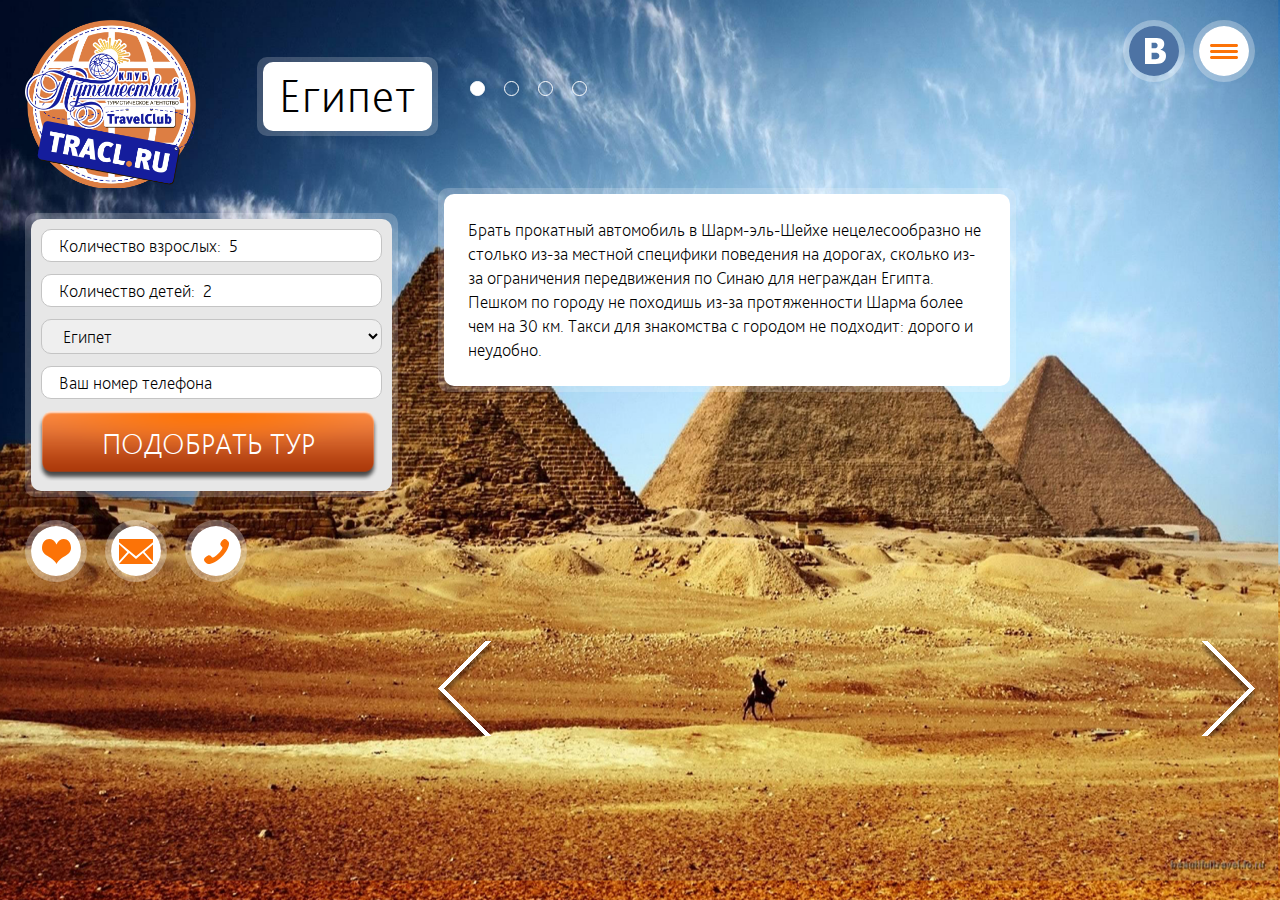
==== commit 04892ecc: "fixes" ====
--- a/country-egypt.html
+++ b/country-egypt.html
@@ -1,4 +1,4 @@
-<!DOCTYPE html> 
+<!DOCTYPE html>
 <html lang="ru" class="inner-page country-page">
 <head>
 
@@ -10,9 +10,9 @@
 	<title>Египет — Клуб путешествий</title>
 
 	<link rel="shortcut icon" href="favicon.png">
-	
+
 	<!-- Reset styles -->
-	<link rel="stylesheet" href="css/normalize.css"> 
+	<link rel="stylesheet" href="css/normalize.css">
 	<link rel="stylesheet" href="css/reset.css">
 
 	<!-- Plugins' styles -->
@@ -25,7 +25,7 @@
 	<link rel="stylesheet" href="template_styles.css">
 
 	<!--[if lt IE 10]><script src="js/IE9.js"></script><![endif]-->
-	
+
 	<!-- Scripts -->
 	<script src="js/modernizr.custom.js"></script>
 	<script src="js/jquery-1.11.3.min.js"></script>
@@ -37,6 +37,7 @@
 	<script src="js/vendor/select-or-die/selectordie.min.js"></script>
 	<script src="js/vendor/jquery-validation/jquery.validate.min.js"></script>
 	<script src="js/vendor/jquery-validation/localization/messages_ru.js"></script>
+	<script src="js/vendor/jquery.vide.min.js"></script>
 	<script src="js/scripts.js"></script>
 </head>
 
@@ -145,7 +146,7 @@
                         </div>
                     </div>
                 </div>
-				
+
 			</div><!-- .b-header__left -->
 
 
@@ -162,11 +163,11 @@
 					<li class="b-btn-list__item">
 						<a class="b-btn-round b-btn-round--vk" href="#" title="Группа ВКонтакте"></a>
 					</li>
-					
+
 				</ul>
 
 			</div>
-			
+
 		</header><!-- .b-header -->
 
 		<main class="l-main">
--- a/template_styles.css
+++ b/template_styles.css
@@ -42,7 +42,14 @@
 }
 html {
   -ms-overflow-style: scrollbar;
-  height: 100%;
+  height: auto;
+  min-height: 100%;
+}
+@media all and (min-width: 980px) {
+  html {
+    height: 100%;
+    min-height: auto;
+  }
 }
 html.inner-page {
   height: auto;
@@ -61,11 +68,14 @@
   position: relative;
   z-index: 1;
   height: 100%;
+  position: absolute;
+  left: 0;
+  right: 0;
   background: url("media/yes-cover.jpg") no-repeat center center;
-  /*-webkit-background-size: cover;
+  -webkit-background-size: cover;
   -moz-background-size: cover;
   -o-background-size: cover;
-  background-size: cover;*/
+  background-size: cover;
   background-position: 50% 50%;
 }
 body.page-no {
@@ -160,7 +170,6 @@
 }
 .l-main {
   clear: both;
-  overflow: hidden;
 }
 .l-main-sidebar {
   width: 390px;
@@ -758,7 +767,7 @@
   overflow: hidden;
 }
 .b-bg-media__video {
-  min-width: 100%;
+  width: 100%;
   min-height: 100%;
   position: absolute;
   top: 0;
@@ -1368,6 +1377,12 @@
   bottom: 0;
   margin: auto;
   z-index: 2;
+  display: none;
+}
+@media all and (min-width: 800px) {
+  .country-change {
+    display: block;
+  }
 }
 .country-change-prev {
   background: url("img/country-prev.png") no-repeat left top;
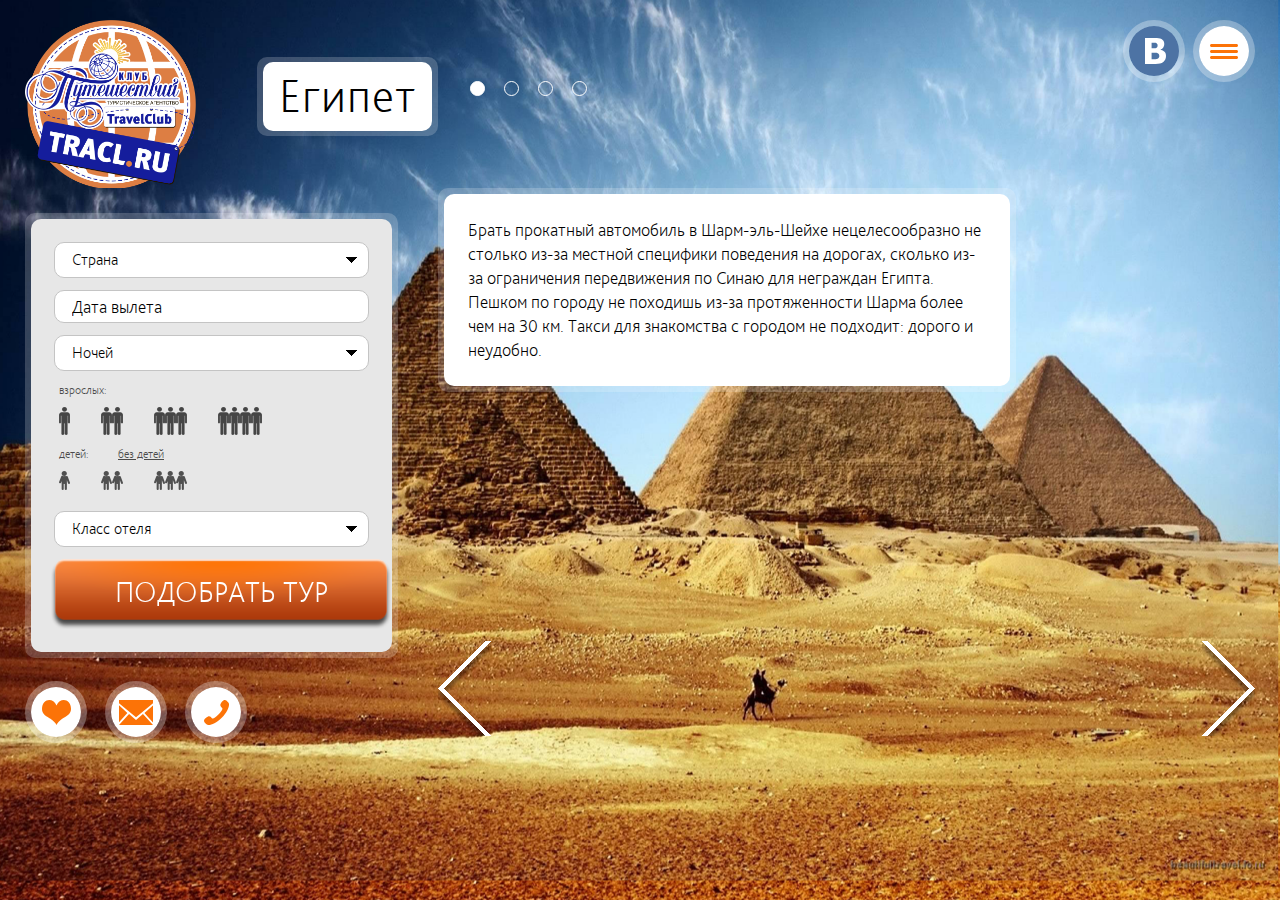
==== commit 32e162f1: "fixes" ====
--- a/country-egypt.html
+++ b/country-egypt.html
@@ -172,28 +172,106 @@
 
 		<main class="l-main">
             <aside class="l-main-sidebar">
-                <div class="filter-tour club-form shadow-block">
+                <div class="filter-tour  club-form">
                     <div class="filter-tour-inner shadow-block-inner">
                         <div class="filter-tour-inner-content shadow-block-inner-content">
-                            <label>
-                                <input type="text" placeholder="Количество взрослых:  5">
-                            </label>
-                            <label>
-                                <input type="text" placeholder="Количество детей:  2">
-                            </label>
-                            <label>
-                                <select>
-                                    <option>Египет</option>
-                                    <option>Турция</option>
-                                    <option>Греция</option>
+                    <form>
+                        <label>
+                            <div class="styled-select">
+                            <select>
+                                <option>Страна</option>
+                                <option>Египет</option>
+                                <option>Турция</option>
+                                <option>Греция</option>
+                            </select>
+                            </div>
+                        </label>
+                        <label>
+                            <input type="text" placeholder="Дата вылета" id="datepicker">
+                        </label>
+                        <label>
+                            <div class="styled-select">
+                            <select>
+                                <option>Ночей</option>
+                                <option>1</option>
+                                <option>2</option>
+                                <option>3</option>
+                            </select>
+                                </div>
+                        </label>
+                        <label class="person-count">
+                            <span class="person-count-title">взрослых:</span>
+                            <span class="person-count-controls">
+                                <span class="person-count-control __1" data-value="1"></span>
+                                <span class="person-count-control __2" data-value="2"></span>
+                                <span class="person-count-control __3" data-value="3"></span>
+                                <span class="person-count-control __4" data-value="4"></span>
+                                <input type="hidden" class="person-count-input" name="person-count" value="">
+                            </span>
+                        </label>
+
+                        <label class="person-count person-count--children">
+                            <span class="person-count-title">детей:</span>
+                            <span class="person-count-clear">без детей</span>
+                            <span class="person-count-controls">
+                                <span class="person-count-control __1" data-value="1"></span>
+                                <span class="person-count-control __2" data-value="2"></span>
+                                <span class="person-count-control __3" data-value="3"></span>
+                                <input type="hidden" class="person-count-input" name="children-person-count" value="">
+                            </span>
+                        </label>
+
+                        <label class="age-children">
+                            <span class="age-children-title">возраст детей:</span>
+
+                            <span class="age-children-controls">
+                                <div class="styled-select">
+                                <select name="age-children-1" data-id="1">
+                                    <option value="0">Лет</option>
+                                    <option value="<2"><2</option>
+                                    <option value="7">7</option>
+                                    <option value="10">10</option>
+                                    <option value="14">14</option>
+                                    <option value="16">16</option>
                                 </select>
-                            </label>
-                            <label>
-                                <input type="text" placeholder="Ваш номер телефона"></label>
-
-                            <div class="btn-orange filter-tour-btn">Подобрать тур</div>
-                        </div>
-                    </div>
+                                    </div>
+                                <div class="styled-select">
+                                <select name="age-children-2" data-id="2">
+                                    <option value="0">Лет</option>
+                                    <option value="<2"><2</option>
+                                    <option value="7">7</option>
+                                    <option value="10">10</option>
+                                    <option value="14">14</option>
+                                    <option value="16">16</option>
+                                </select>
+                                    </div>
+                                <div class="styled-select">
+                                <select name="age-children-3" data-id="3">
+                                    <option value="0">Лет</option>
+                                    <option value="<2"><2</option>
+                                    <option value="7">7</option>
+                                    <option value="10">10</option>
+                                    <option value="14">14</option>
+                                    <option value="16">16</option>
+                                </select>
+                                    </div>
+                            </span>
+                        </label>
+
+                        <label>
+                            <div class="styled-select">
+                            <select>
+                                <option>Класс отеля</option>
+                                <option>1</option>
+                                <option>2</option>
+                                <option>3</option>
+                            </select>
+                                </div>
+                        </label>
+                        <div class="btn-orange filter-tour-btn">Подобрать тур</div>
+                    </form>
+                </div>
+                </div>
                 </div>
                 <ul class="b-btn-list">
 
--- a/template_styles.css
+++ b/template_styles.css
@@ -68,7 +68,6 @@
   position: relative;
   z-index: 1;
   height: 100%;
-  position: absolute;
   left: 0;
   right: 0;
   background: url("media/yes-cover.jpg") no-repeat center center;
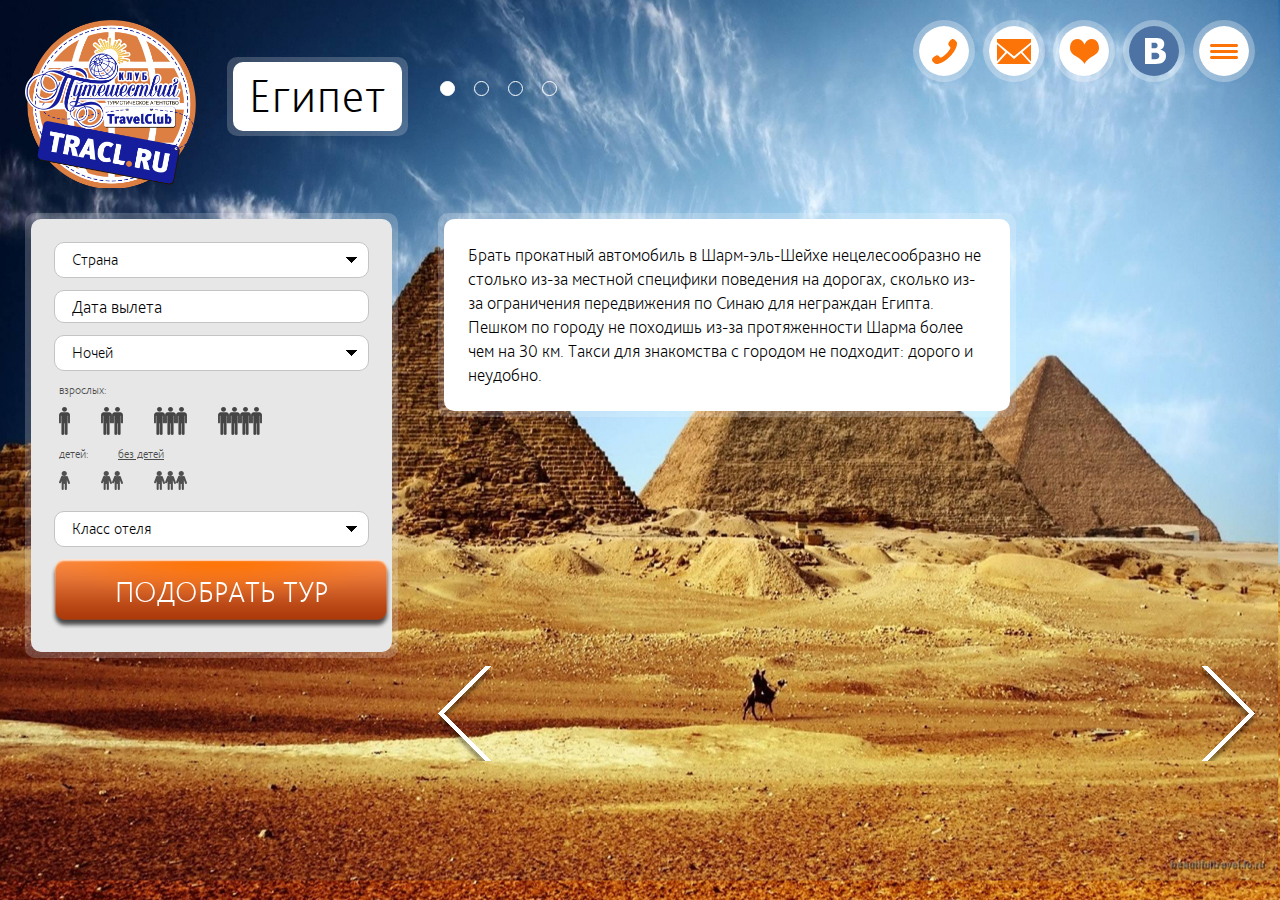
==== commit e9d0631d: "fix" ====
--- a/country-egypt.html
+++ b/country-egypt.html
@@ -1,5 +1,5 @@
 <!DOCTYPE html>
-<html lang="ru" class="inner-page country-page">
+<html lang="ru" class="inner-page country-page inner-page--mod">
 <head>
 
 	<meta charset="utf-8">
@@ -126,7 +126,7 @@
 
 				<a class="b-logo" href="/"></a>
 
-				<div class="b-header__info b-header__info--home">
+				<div class="b-header__info b-header__info--home b-header__info--actions">
 
 					<div class="b-header__phone">
 						+7 (8182) 53-33-03
@@ -153,7 +153,7 @@
 
             <div class="swiper-pagination"></div>
 
-			<div class="b-header__right">
+			<div class="b-header__right b-header__right--actions">
 
 				<ul class="b-btn-list">
 
@@ -163,6 +163,16 @@
 					<li class="b-btn-list__item">
 						<a class="b-btn-round b-btn-round--vk" href="#" title="Группа ВКонтакте"></a>
 					</li>
+
+                    <li class="b-btn-list__item">
+                        <a class="b-btn-round b-btn-round--heart" href="#" title=""></a>
+                    </li>
+                    <li class="b-btn-list__item">
+                        <a class="b-btn-round b-btn-round--mail open-popup-link" href="#pop-up-mail" title=""></a>
+                    </li>
+                    <li class="b-btn-list__item">
+                        <a class="b-btn-round b-btn-round--phone open-popup-link" href="#pop-up-phone" title="Включить звук"></a>
+                    </li>
 
 				</ul>
 
@@ -273,19 +283,6 @@
                 </div>
                 </div>
                 </div>
-                <ul class="b-btn-list">
-
-                    <li class="b-btn-list__item">
-                        <a class="b-btn-round b-btn-round--heart" href="#" title=""></a>
-                    </li>
-                    <li class="b-btn-list__item">
-                        <a class="b-btn-round b-btn-round--mail open-popup-link" href="#pop-up-mail" title=""></a>
-                    </li>
-                    <li class="b-btn-list__item">
-                        <a class="b-btn-round b-btn-round--phone open-popup-link" href="#pop-up-phone" title="Включить звук"></a>
-                    </li>
-
-                </ul>
             </aside>
             <div class="l-main-content">
                 <div class="country-text shadow-block">
--- a/template_styles.css
+++ b/template_styles.css
@@ -42,8 +42,8 @@
 }
 html {
   -ms-overflow-style: scrollbar;
-  height: auto;
-  min-height: 100%;
+  height: 100%;
+  min-height: auto;
 }
 @media all and (min-width: 980px) {
   html {
@@ -54,6 +54,9 @@
 html.inner-page {
   height: auto;
   min-height: 100%;
+}
+html.inner-page--mod {
+  height: 100%;
 }
 @media all and (min-width: 979px) {
   html.country-page {
@@ -169,6 +172,7 @@
 }
 .l-main {
   clear: both;
+  padding-top: 25px;
 }
 .l-main-sidebar {
   width: 390px;
@@ -192,6 +196,14 @@
   float: left !important;
   margin-right: 18px !important;
 }
+.l-main-sidebar--actions {
+  display: none;
+}
+@media all and (min-width: 800px) {
+  .l-main-sidebar--actions {
+    display: none;
+  }
+}
 .l-main-content {
   /*min-height: 200px;*/
   margin-left: 413px;
@@ -216,6 +228,10 @@
     margin: 10px 0 10px 0 !important;
   }
 }
+.l-main-content--actions {
+  margin-left: 0;
+  padding-top: 20px;
+}
 .b-header {
   padding-top: 20px;
   position: relative;
@@ -238,6 +254,53 @@
 @media all and (max-width: 479px) {
   .b-header__right {
     margin-top: 10px;
+  }
+}
+.b-header__right--actions {
+  width: auto;
+  position: relative;
+  padding-left: 0px;
+  width: 70%;
+  float: right;
+  right: 0;
+}
+@media all and (min-width: 479px) {
+  .b-header__right--actions {
+    width: auto;
+    position: absolute;
+    padding-left: 140px;
+    right: 0;
+  }
+}
+@media all and (min-width: 800px) {
+  .b-header__right--actions {
+    position: relative;
+    width: 25%;
+    padding-left: 0;
+  }
+}
+@media all and (min-width: 979px) {
+  .b-header__right--actions {
+    width: auto;
+  }
+}
+.b-header__right--actions li {
+  float: right;
+  margin-left: 5px;
+  margin-right: 0;
+  margin-bottom: 5px;
+}
+@media all and (min-width: 479px) {
+  .b-header__right--actions li {
+    float: right;
+    margin-left: 5px;
+    margin-right: 0px;
+  }
+}
+@media all and (min-width: 979px) {
+  .b-header__right--actions li {
+    margin-left: 0;
+    margin-right: 8px;
   }
 }
 .b-header__info {
@@ -256,6 +319,14 @@
     display: block;
   }
 }
+.b-header__info--actions {
+  padding-top: 50px;
+}
+@media all and (min-width: 740px) {
+  .b-header__info--actions {
+    padding-top: 0;
+  }
+}
 .b-header__phone {
   font-size: 24px;
   margin-bottom: 12px;
@@ -288,10 +359,15 @@
   position: relative;
   border-radius: 10px;
   float: left;
-  margin-left: 61px;
+  margin-left: 31px;
   letter-spacing: 1px;
   margin-top: 37px;
   display: inline-block;
+}
+@media all and (min-width: 979px) {
+  .b-page-title--actions {
+    margin-left: 61px;
+  }
 }
 .b-page-title-inner {
   padding: 5px 6px;
@@ -1057,19 +1133,18 @@
   overflow: hidden;
   margin: 0 15px 15px 0;
   background-color: transparent;
-  width: 31%;
+  width: 24%;
   height: auto;
   max-width: 473px;
-  min-width: 389px;
 }
 @media all and (max-width: 1685px) {
   .stock-list .stock-item {
-    width: 50%;
+    width: 23%;
   }
 }
 @media all and (max-width: 1450px) {
   .stock-list .stock-item {
-    width: 45%;
+    width: 23%;
     min-width: 340px;
   }
 }
@@ -1239,11 +1314,20 @@
   color: #000;
 }
 .filter-tour {
-  margin-top: 25px;
   width: 373px;
   border-radius: 15px;
   background-clip: padding-box;
   -webkit-background-clip: padding-box;
+  display: block;
+}
+.filter-tour--actions {
+  display: block;
+  margin-top: 25px;
+}
+@media all and (min-width: 800px) {
+  .filter-tour--actions {
+    display: none;
+  }
 }
 .filter-tour-inner-content {
   padding: 10px;
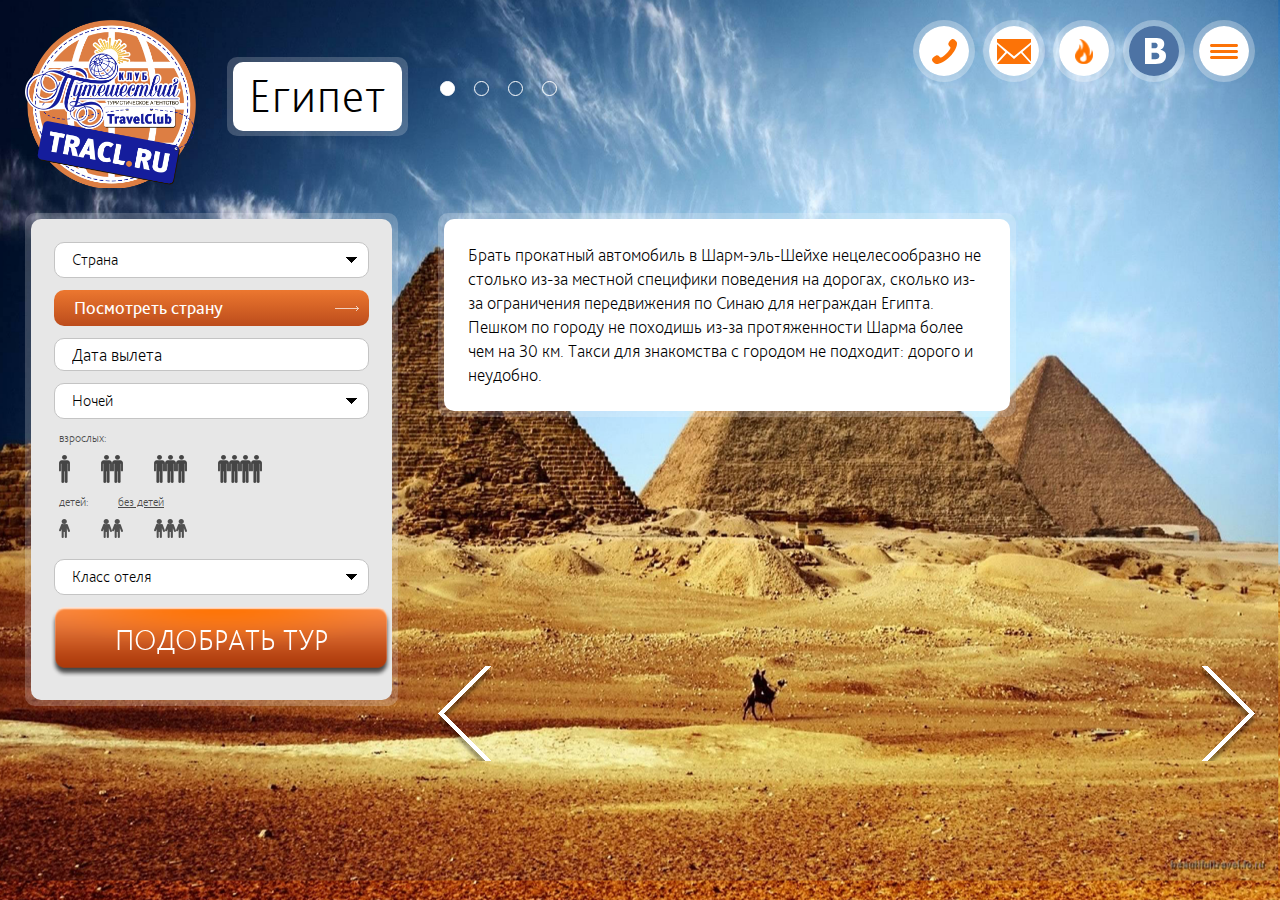
==== commit 6369aebe: "fix" ====
--- a/country-egypt.html
+++ b/country-egypt.html
@@ -41,11 +41,9 @@
 	<script src="js/scripts.js"></script>
 </head>
 
-<body>
-
-	<div class="l-page">
-
-        <div class="pop-up-menu pop-up-modal" id="pop-up-menu">
+<body class="n-m">
+
+    <div class="pop-up-menu pop-up-modal" id="pop-up-menu">
             <div class="grid-container">
 
                 <div class="grid">
@@ -120,6 +118,8 @@
             </div>
         </div>
 
+	<div class="l-page">
+
 		<header class="b-header">
 
 			<div class="b-header__left">
@@ -181,7 +181,42 @@
 		</header><!-- .b-header -->
 
 		<main class="l-main">
-            <aside class="l-main-sidebar">
+		    <div class="n-main__block n-main__block--mod">
+		        <div class="select-country select-country--mod">
+
+                    <div class="select-country-control shadow-block">
+                        <div class="select-country-control-inner shadow-block-inner">
+                            <div class="select-country-control-inner-content shadow-block-inner-content">
+                                <div class="select-country-control-inner-content-text">
+                                    Посмотреть другую страну!
+                                </div>
+                            </div>
+                        </div>
+                    </div>
+
+                    <div class="select-country-country-list">
+                        <div class="name-list">
+                            <div class="name-list-item">Бразилия</div>
+                            <div class="name-list-item">Греция</div>
+                            <div class="name-list-item">Египет</div>
+                            <div class="name-list-item">Таиланд</div>
+                            <div class="name-list-item">Тунис</div>
+                            <div class="name-list-item">Турци</div>
+                            <div class="name-list-item">Шри-Ланка</div>
+                        </div>
+                    </div>
+
+                </div>
+
+    		    <div class="b-page-title b-page-title--actions shadow-block b-page-title--mod">
+                    <div class="b-page-title-inner shadow-block-inner">
+                        <div class="b-page-title-inner-content shadow-block-inner-content">
+                            <h1>Египет</h1>
+                        </div>
+                    </div>
+                </div>
+            </div>
+            <aside class="l-main-sidebar l-main-sidebar--hide">
                 <div class="filter-tour  club-form">
                     <div class="filter-tour-inner shadow-block-inner">
                         <div class="filter-tour-inner-content shadow-block-inner-content">
@@ -195,6 +230,11 @@
                                 <option>Греция</option>
                             </select>
                             </div>
+                        </label>
+                        <label>
+                            <a href="#" class="n-bttn">
+                                <span>Посмотреть страну</span>
+                            </a>
                         </label>
                         <label>
                             <input type="text" placeholder="Дата вылета" id="datepicker">
@@ -298,6 +338,11 @@
                 <a href="country-greece.html" class="country-change country-change-prev"></a>
                 <a href="country-turkey.html" class="country-change country-change-next"></a>
             </div>
+            <div class="n-main__block">
+                <a class="n-main__block__button" href='#'>
+                    <span>Подобрать Тур</span>
+                </a>
+            </div>
 		</main><!-- .l-main -->
 
 	</div><!-- .l-page -->
--- a/template_styles.css
+++ b/template_styles.css
@@ -42,8 +42,9 @@
 }
 html {
   -ms-overflow-style: scrollbar;
+  min-height: auto;
+  height: auto;
   height: 100%;
-  min-height: auto;
 }
 @media all and (min-width: 980px) {
   html {
@@ -62,6 +63,27 @@
   html.country-page {
     height: 100%;
   }
+}
+@media all and (max-width: 480px) {
+  .n-bg {
+    background: url("img/kos.png") !important;
+    background-size: cover !important;
+  }
+}
+.n-h {
+  height: 100%;
+}
+.n-m {
+  min-height: 100%;
+}
+.n-r {
+  position: static;
+}
+.n-b {
+  background-size: auto;
+}
+.n-b-h {
+  background: none;
 }
 body {
   min-width: 320px;
@@ -70,9 +92,9 @@
   color: #4a4a4a;
   position: relative;
   z-index: 1;
-  height: 100%;
   left: 0;
   right: 0;
+  height: auto;
   background: url("media/yes-cover.jpg") no-repeat center center;
   -webkit-background-size: cover;
   -moz-background-size: cover;
@@ -83,26 +105,29 @@
 body.page-no {
   background-image: url("media/no-cover.jpg");
   background-size: cover;
-}
-@media all and (min-width: 481px) {
-  body.page-no .b-btn-round {
-    background-color: transparent;
-    border: 1px solid #ffffff;
-  }
-}
-@media all and (min-width: 481px) {
-  body.page-no .b-btn-round--menu {
-    background-image: url('img/ico/menu-white.svg');
-  }
-}
-body.page-no .b-btn-round--sound {
-  background-image: url('img/ico/sound-white.svg');
-}
-body.page-no .b-btn-round--sound:before {
-  background: #fff;
-}
-body.page-no .b-btn-round--sound:after {
-  background: #fff;
+  /*.b-btn-round {
+
+      @media all and (min-width: 481px) {
+        background-color: transparent;
+        border: 1px solid rgba(255, 255, 255, 1);
+      }
+
+      &--menu {
+        @media all and (min-width: 481px) {
+          background-image: url('img/ico/menu-white.svg');
+        }
+      }
+      &--sound {
+        background-image: url('img/ico/sound-white.svg');
+
+        &:before {
+          background: #fff;
+        }
+        &:after {
+          background: #fff;
+        }
+      }
+    }*/
 }
 @media all and (max-width: 480px) {
   body.page-no {
@@ -115,9 +140,6 @@
   }
 }
 @media all and (max-width: 480px) {
-  body {
-    background-position-x: right;
-  }
   body .b-bg-media {
     display: none;
   }
@@ -164,6 +186,8 @@
   max-width: 1920px;
   margin: 0 auto;
   padding: 0 25px;
+  position: relative;
+  min-height: 100%;
 }
 @media all and (max-width: 979px) {
   .l-page {
@@ -173,6 +197,11 @@
 .l-main {
   clear: both;
   padding-top: 25px;
+}
+.l-main:after {
+  display: block;
+  content: '';
+  clear: both;
 }
 .l-main-sidebar {
   width: 390px;
@@ -204,6 +233,14 @@
     display: none;
   }
 }
+.l-main-sidebar--ov {
+  overflow: visible;
+}
+@media all and (max-width: 799px) {
+  .l-main-sidebar--hide {
+    display: none;
+  }
+}
 .l-main-content {
   /*min-height: 200px;*/
   margin-left: 413px;
@@ -230,7 +267,21 @@
 }
 .l-main-content--actions {
   margin-left: 0;
-  padding-top: 20px;
+  padding-top: 0px;
+  margin-top: -30px;
+}
+@media all and (min-width: 800px) {
+  .l-main-content--actions {
+    margin-top: 0;
+  }
+}
+.n-main-mod {
+  height: auto;
+}
+@media all and (min-width: 980px) {
+  .n-main-mod {
+    height: 600px;
+  }
 }
 .b-header {
   padding-top: 20px;
@@ -363,6 +414,7 @@
   letter-spacing: 1px;
   margin-top: 37px;
   display: inline-block;
+  z-index: 2;
 }
 @media all and (min-width: 979px) {
   .b-page-title--actions {
@@ -393,6 +445,9 @@
   color: #000;
   position: relative;
   z-index: 2;
+}
+.b-page-title--mod {
+  margin-top: 25px;
 }
 .b-btn-list__item {
   float: right;
@@ -496,7 +551,7 @@
   background-size: auto 15px;
 }
 .b-btn-round--heart {
-  background-image: url('img/ico/heart.svg');
+  background-image: url('img/ico/cos.png');
   background-size: auto 25px;
 }
 .b-btn-round--mail {
@@ -526,7 +581,7 @@
     background-size: auto 15px;
   }
   .b-btn-round--heart {
-    background-size: auto 15px;
+    background-size: auto 22px;
   }
   .b-btn-round--phone {
     background-size: auto 15px;
@@ -554,6 +609,11 @@
     margin-top: 10px;
   }
 }
+@media all and (max-width: 400px) {
+  .b-ask {
+    margin-top: -30px;
+  }
+}
 .b-ask--change {
   height: 165px;
   width: auto;
@@ -569,6 +629,11 @@
     margin-top: 0;
   }
 }
+@media all and (max-width: 400px) {
+  .b-ask--change {
+    margin-top: -30px;
+  }
+}
 .b-ask--change .b-ask__text {
   display: inline-block;
   vertical-align: middle;
@@ -577,6 +642,12 @@
   .b-ask--change .b-ask__text {
     font-size: 70px;
     line-height: 70px;
+  }
+}
+@media all and (max-width: 400px) {
+  .b-ask--change .b-ask__text {
+    font-size: 60px;
+    line-height: 60px;
   }
 }
 .b-ask--change .b-ask__buttons {
@@ -618,8 +689,13 @@
 }
 @media all and (max-width: 479px) {
   .b-ask__text {
-    font-size: 70px;
-    line-height: 60px;
+    font-size: 50px;
+    line-height: 45px;
+  }
+}
+@media all and (max-width: 400px) {
+  .b-ask__text {
+    margin-bottom: 5px;
   }
 }
 .b-ask__text--change {
@@ -654,7 +730,8 @@
 }
 @media all and (max-width: 479px) {
   .b-ask__phones {
-    line-height: 40px;
+    line-height: 28px;
+    font-size: 28px;
     margin-bottom: 20px;
   }
   .b-ask__phones span {
@@ -833,13 +910,13 @@
 }
 .b-bg-media {
   width: 100%;
-  height: 100%;
   position: absolute;
   top: 0;
   left: 0;
   z-index: -1;
   line-height: 0;
   overflow: hidden;
+  bottom: 0;
 }
 .b-bg-media__video {
   width: 100%;
@@ -1552,7 +1629,7 @@
   .select-country-country-list {
     float: none;
     left: 0;
-    top: 90px;
+    top: 80px;
     z-index: 1;
   }
 }
@@ -1608,6 +1685,38 @@
     display: none;
   }
 }
+.select-country--mod {
+  display: block;
+  z-index: 12;
+}
+.select-country--mod .select-country-control {
+  max-width: 100%;
+  position: relative;
+}
+.select-country--mod .select-country-control:after {
+  display: block;
+  content: '';
+  width: 5px;
+  height: 24px;
+  background: url("img/arb.png");
+  position: absolute;
+  top: 0;
+  bottom: 0;
+  margin: auto;
+  right: 35px;
+}
+.select-country--mod .select-country-country-list {
+  width: 100%;
+}
+.select-country--mod .name-list {
+  width: 100%;
+}
+.select-country--mod .name-list-item {
+  border-bottom: 1px solid #d1d1d1;
+  font-size: 24px;
+  padding: 14px 0px 16px 0px;
+  margin: 0px 15px;
+}
 .swiper-container {
   width: 100%;
   height: 100%;
@@ -1667,3 +1776,146 @@
   right: 0 !important;
   margin: auto !important;
 }
+.n-bttn {
+  border-radius: 10px;
+  height: 36px;
+  display: block;
+  margin-bottom: 12px;
+  background: #ec772f;
+  /* Old browsers */
+  background: -moz-linear-gradient(top, #ec772f 0%, #bc4c1c 100%);
+  /* FF3.6+ */
+  background: -webkit-gradient(linear, left top, left bottom, color-stop(0%, #ec772f), color-stop(100%, #bc4c1c));
+  /* Chrome,Safari4+ */
+  background: -webkit-linear-gradient(top, #ec772f 0%, #bc4c1c 100%);
+  /* Chrome10+,Safari5.1+ */
+  background: -o-linear-gradient(top, #ec772f 0%, #bc4c1c 100%);
+  /* Opera 11.10+ */
+  background: -ms-linear-gradient(top, #ec772f 0%, #bc4c1c 100%);
+  /* IE10+ */
+  background: linear-gradient(to bottom, #ec772f 0%, #bc4c1c 100%);
+  /* W3C */
+  filter: progid:DXImageTransform.Microsoft.gradient(startColorstr='#ec772f', endColorstr='#bc4c1c', GradientType=0);
+  position: relative;
+}
+.n-bttn:after {
+  display: block;
+  content: '';
+  width: 24px;
+  height: 5px;
+  background: url("img/ars.png");
+  position: absolute;
+  top: 0;
+  bottom: 0;
+  margin: auto;
+  right: 10px;
+}
+.n-bttn:hover {
+  background: -moz-linear-gradient(top, #ea8144 0%, #ba5c34 100%);
+  /* FF3.6+ */
+  background: -webkit-gradient(linear, left top, left bottom, color-stop(0%, #ea8144), color-stop(100%, #ba5c34));
+  /* Chrome,Safari4+ */
+  background: -webkit-linear-gradient(top, #ea8144 0%, #ba5c34 100%);
+  /* Chrome10+,Safari5.1+ */
+  background: -o-linear-gradient(top, #ea8144 0%, #ba5c34 100%);
+  /* Opera 11.10+ */
+  background: -ms-linear-gradient(top, #ea8144 0%, #ba5c34 100%);
+  /* IE10+ */
+  background: linear-gradient(to bottom, #ea8144 0%, #ba5c34 100%);
+  /* W3C */
+}
+.n-bttn span {
+  color: #fff;
+  padding-left: 20px;
+  font-family: 'BlissPro', Arial, sans-serif;
+  line-height: 36px;
+}
+.n-main__block {
+  text-align: center;
+  margin-bottom: 5px;
+  display: block;
+  position: relative;
+  z-index: 10;
+}
+.n-main__block--mod {
+  z-index: 20;
+  margin-bottom: 10px;
+}
+.n-main__block--mod .select-country {
+  margin-top: 0;
+}
+.n-main__block--mod .select-country-country-list:hover {
+  padding-right: 0;
+}
+@media all and (min-width: 800px) {
+  .n-main__block {
+    display: none;
+  }
+}
+.n-main__block__button {
+  margin-top: 20px;
+  display: block;
+  background-size: cover;
+  height: 70px;
+  border-radius: 15px;
+  background: #fddccb;
+  /* Old browsers */
+  background: -moz-linear-gradient(top, #fddccb 0%, #fb7c21 8%, #ae3b0c 100%);
+  /* FF3.6+ */
+  background: -webkit-gradient(linear, left top, left bottom, color-stop(0%, #fddccb), color-stop(8%, #fb7c21), color-stop(100%, #ae3b0c));
+  /* Chrome,Safari4+ */
+  background: -webkit-linear-gradient(top, #fddccb 0%, #fb7c21 8%, #ae3b0c 100%);
+  /* Chrome10+,Safari5.1+ */
+  background: -o-linear-gradient(top, #fddccb 0%, #fb7c21 8%, #ae3b0c 100%);
+  /* Opera 11.10+ */
+  background: -ms-linear-gradient(top, #fddccb 0%, #fb7c21 8%, #ae3b0c 100%);
+  /* IE10+ */
+  background: linear-gradient(to bottom, #fddccb 0%, #fb7c21 8%, #ae3b0c 100%);
+  /* W3C */
+  box-shadow: 0px 6px 6px rgba(0, 0, 0, 0.7);
+  -webkit-box-shadow: 0px 6px 6px rgba(0, 0, 0, 0.7);
+  -moz-box-shadow: 0px 6px 6px rgba(0, 0, 0, 0.7);
+  position: relative;
+}
+.n-main__block__button:hover {
+  background: -moz-linear-gradient(top, #fddccb 0%, #f98e40 8%, #ad471f 100%);
+  /* FF3.6+ */
+  background: -webkit-gradient(linear, left top, left bottom, color-stop(0%, #fddccb), color-stop(8%, #f98e40), color-stop(100%, #ad471f));
+  /* Chrome,Safari4+ */
+  background: -webkit-linear-gradient(top, #fddccb 0%, #f98e40 8%, #ad471f 100%);
+  /* Chrome10+,Safari5.1+ */
+  background: -o-linear-gradient(top, #fddccb 0%, #f98e40 8%, #ad471f 100%);
+  /* Opera 11.10+ */
+  background: -ms-linear-gradient(top, #fddccb 0%, #f98e40 8%, #ad471f 100%);
+  /* IE10+ */
+  background: linear-gradient(to bottom, #fddccb 0%, #f98e40 8%, #ad471f 100%);
+  /* W3C */
+}
+@media all and (min-width: 800px) {
+  .n-main__block__button {
+    display: none;
+  }
+}
+.n-main__block__button:after {
+  display: block;
+  content: '';
+  width: 48px;
+  height: 42px;
+  background: url("img/wing.png");
+  position: absolute;
+  top: 0;
+  bottom: 0;
+  margin: auto;
+  right: 10px;
+}
+@media all and (max-width: 400px) {
+  .n-main__block__button:after {
+    display: none;
+  }
+}
+.n-main__block__button span {
+  color: #fff;
+  line-height: 70px;
+  font-size: 36px;
+  text-transform: uppercase;
+}
